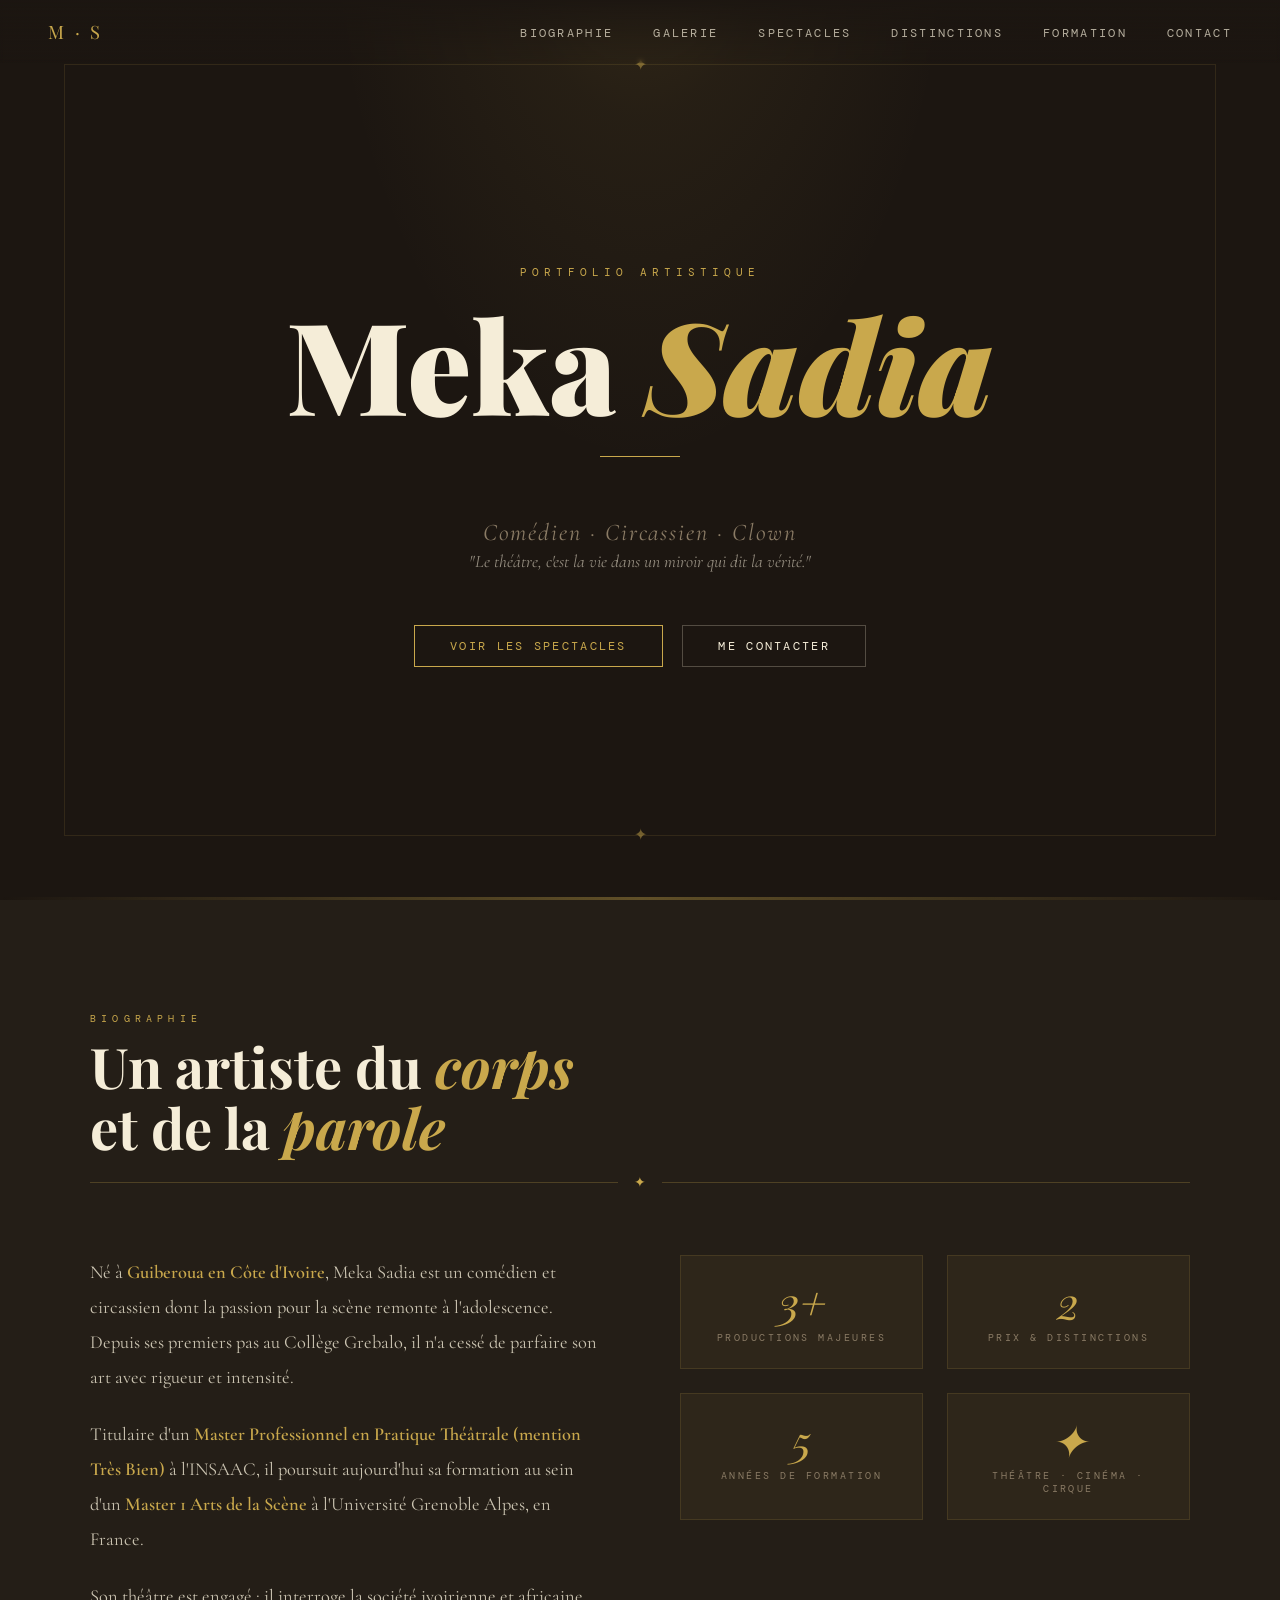
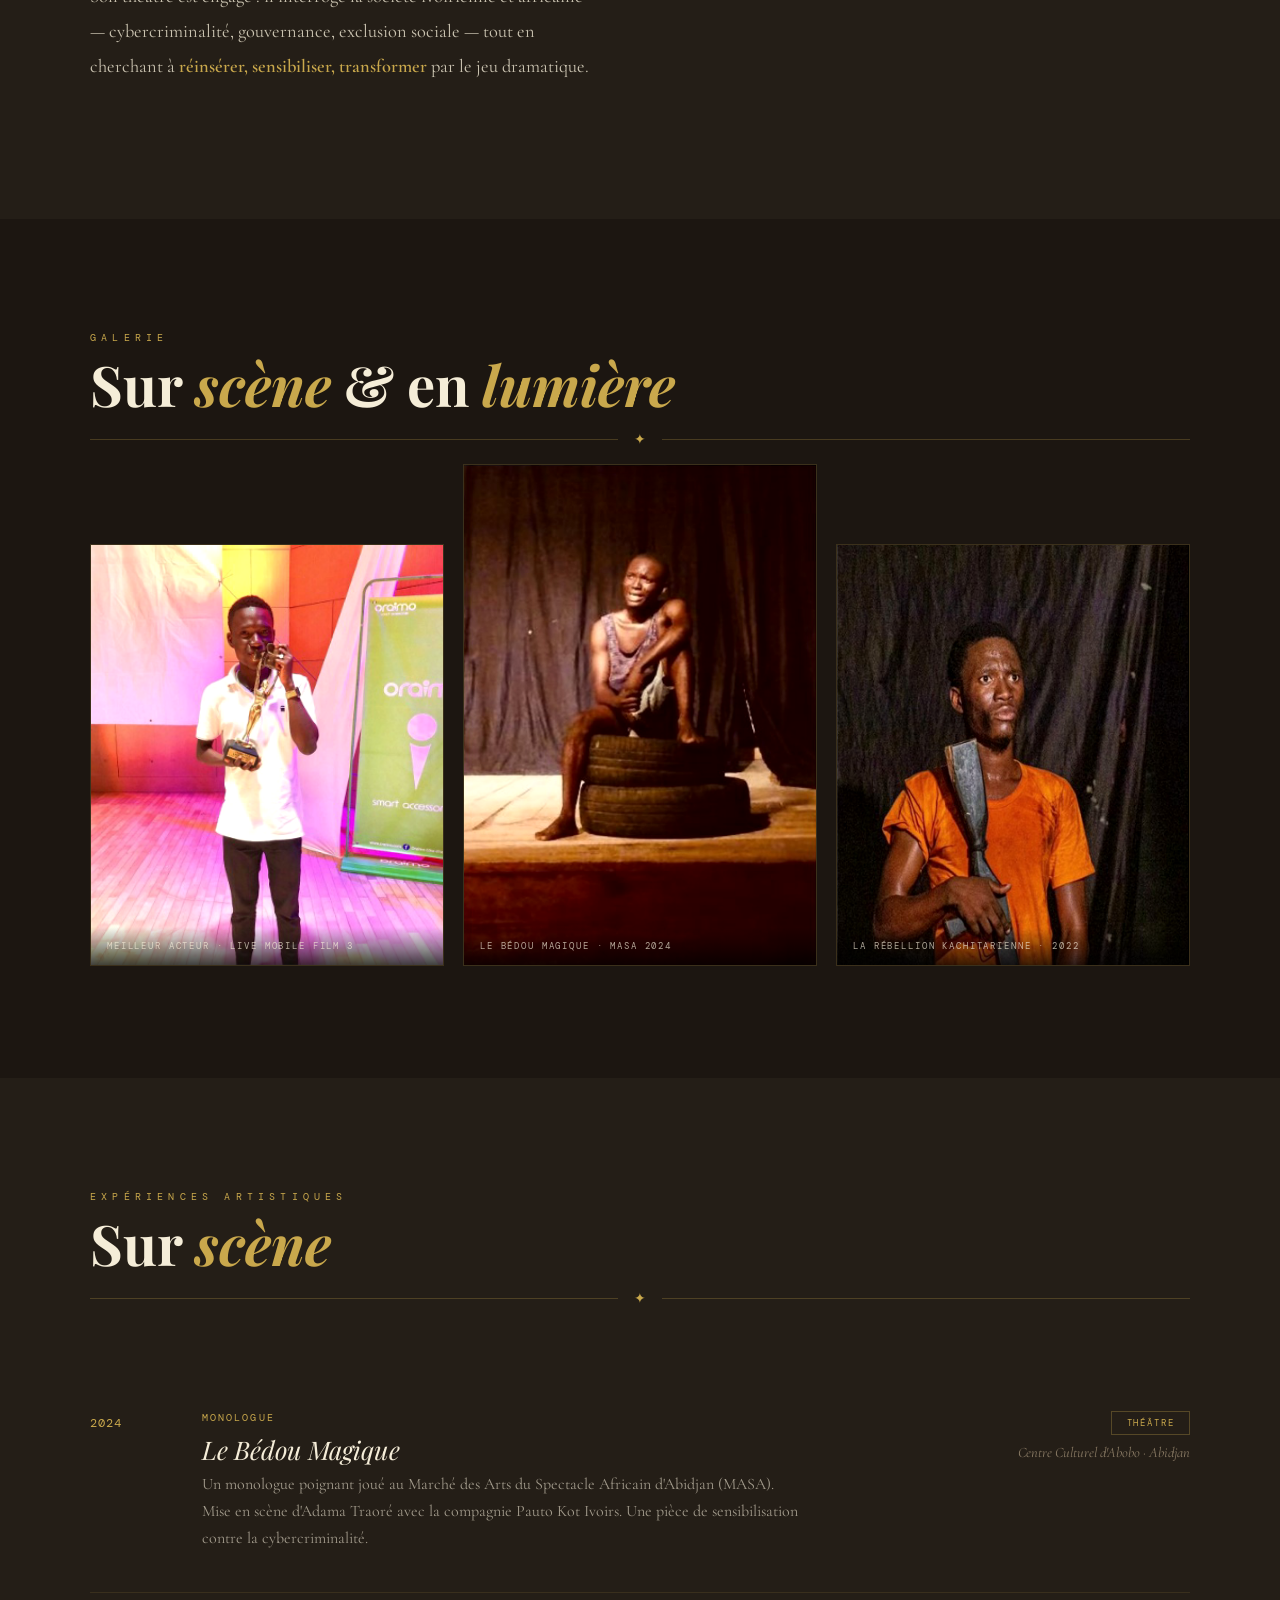
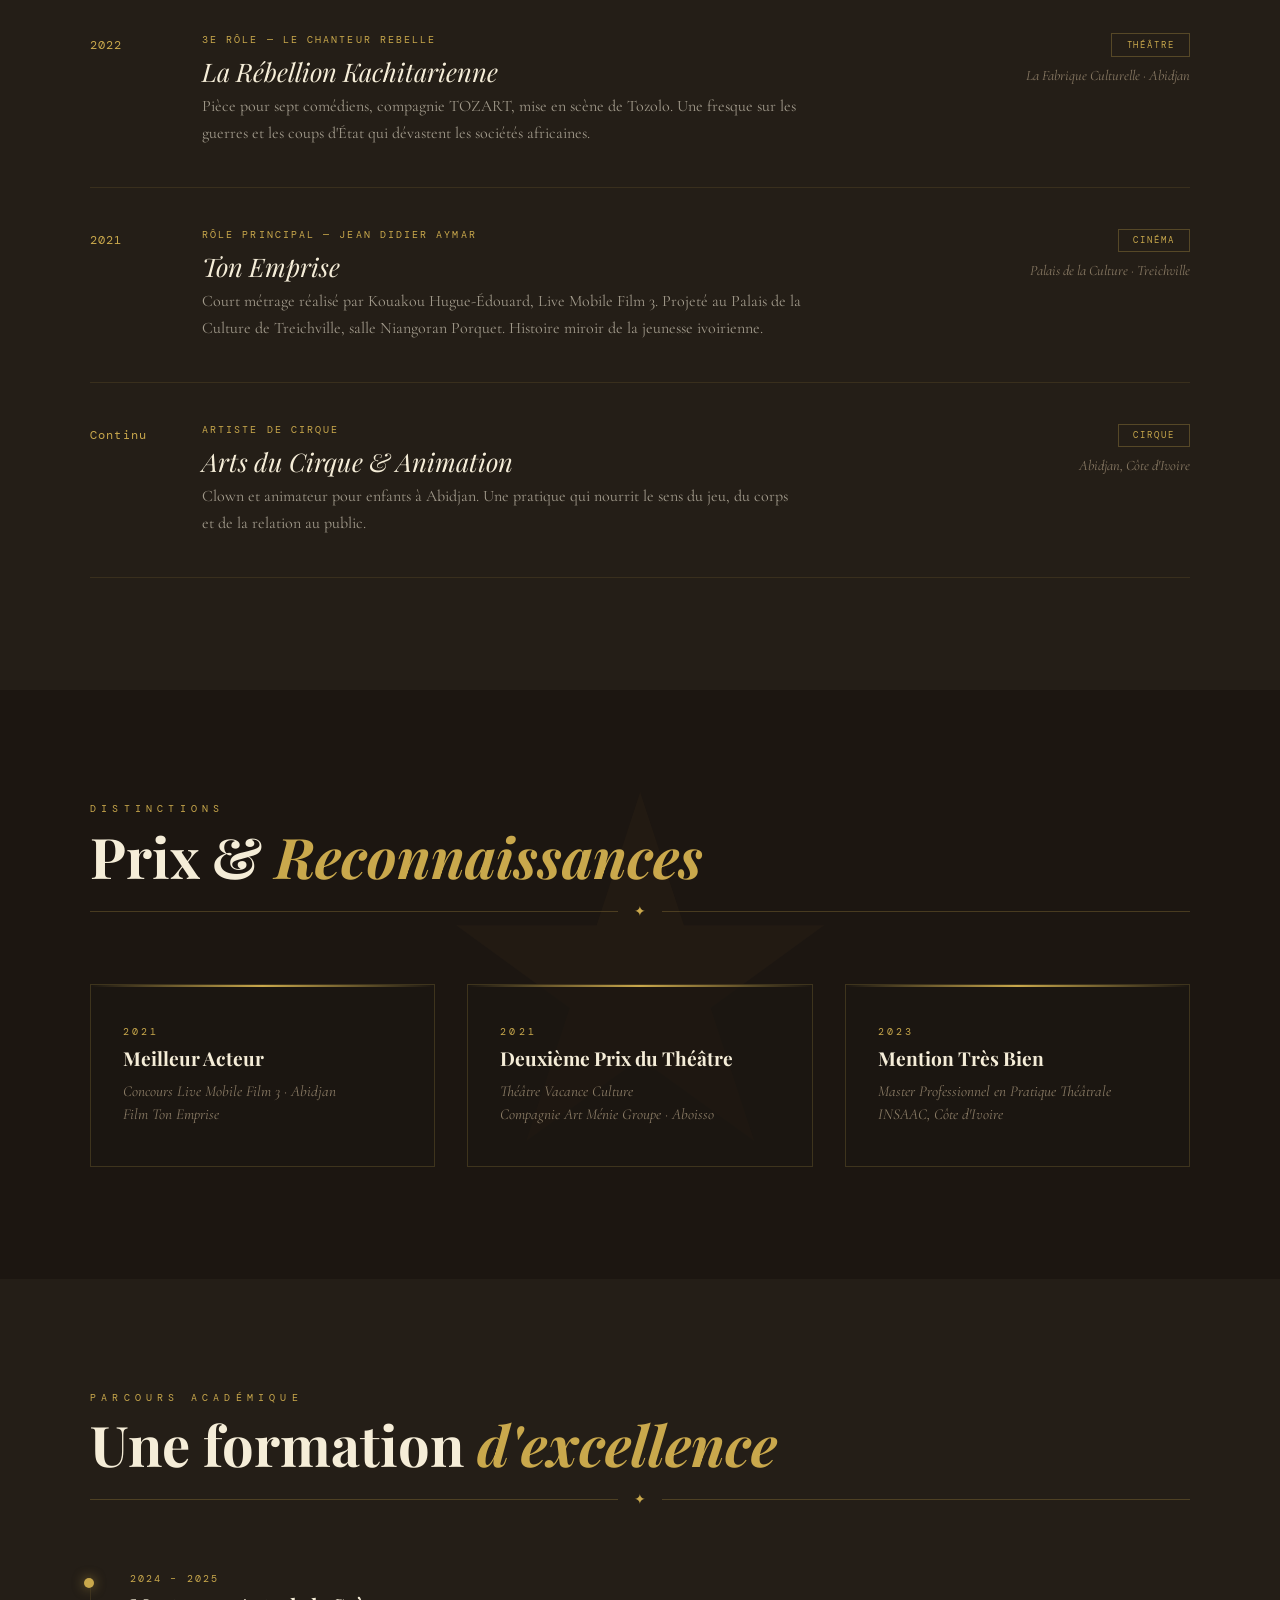
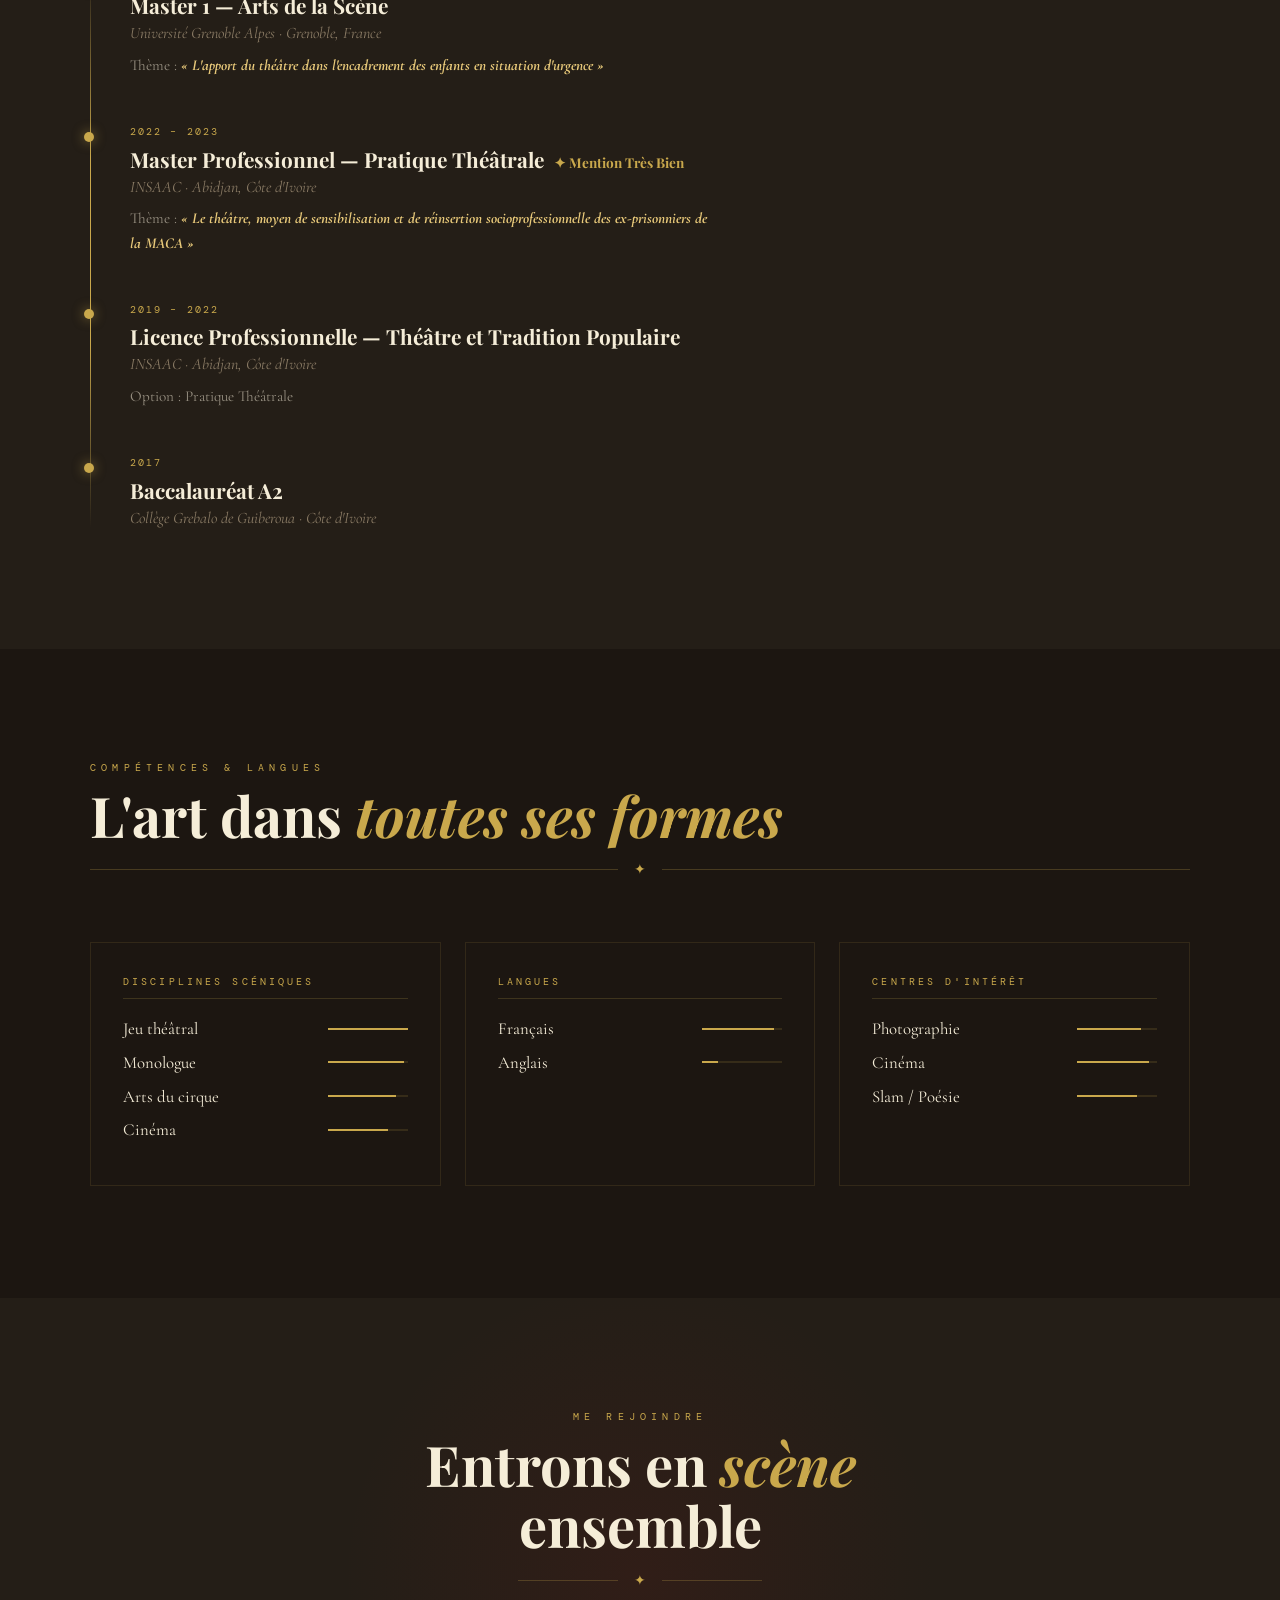
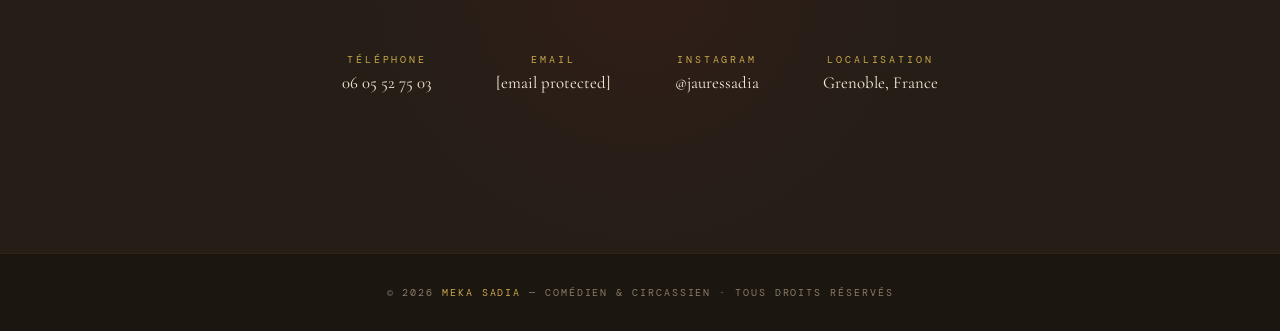
==== index.html @ 1b37273b "Update portfolio responsive mobile" ====
<!DOCTYPE html>
<html lang="fr">

<head>
  <meta charset="UTF-8" />
  <meta name="viewport" content="width=device-width, initial-scale=1.0" />
  <title>Meka Sadia — Comédien & Circassien</title>
  <link rel="preconnect" href="https://fonts.googleapis.com" />
  <link
    href="https://fonts.googleapis.com/css2?family=Playfair+Display:ital,wght@0,400;0,700;0,900;1,400;1,700&family=Cormorant+Garamond:ital,wght@0,300;0,400;0,600;1,300;1,400&family=DM+Mono:wght@300;400&display=swap"
    rel="stylesheet" />
  <link rel="stylesheet" href="style.css">
</head>

<body>
  <!-- RIDEAU -->
  <div id="curtain-wrap">
    <div class="curtain left"></div>
    <div class="curtain right"></div>
  </div>
  <div id="curtain-text">
    <h1>Meka Sadia</h1>
    <p>Comédien &amp; Circassien</p>
  </div>

  <!-- NAV -->
  <nav>
    <div class="nav-logo">M · S</div>
    <ul id="nav-menu">
      <li><a href="#about" class="nav-link">Biographie</a></li>
      <li><a href="#photos" class="nav-link">Galerie</a></li>
      <li><a href="#spectacles" class="nav-link">Spectacles</a></li>
      <li><a href="#prix" class="nav-link">Distinctions</a></li>
      <li><a href="#formation" class="nav-link">Formation</a></li>
      <li><a href="#contact" class="nav-link">Contact</a></li>
    </ul>
    <div id="hamburger" aria-label="Menu" role="button">
      <span></span><span></span><span></span>
    </div>
  </nav>

  <!-- HERO -->
  <section id="hero">
    <div class="spotlight"></div>
    <div class="hero-frame"></div>
    <p class="hero-subtitle">Portfolio Artistique</p>
    <h1 class="hero-name">Meka <em>Sadia</em></h1>
    <div class="hero-divider"></div>
    <p class="hero-role">Comédien · Circassien · Clown</p>
    <p class="hero-quote">"Le théâtre, c'est la vie dans un miroir qui dit la vérité."</p>
    <div class="hero-cta">
      <a href="#spectacles" class="btn-primary">Voir les spectacles</a>
      <a href="#contact" class="btn-ghost">Me contacter</a>
    </div>
    <div class="stage-line"></div>
  </section>

  <!-- ABOUT -->
  <section id="about">
    <div class="section-inner">
      <div class="reveal">
        <p class="section-label">Biographie</p>
        <h2 class="section-title">Un artiste du <em>corps</em><br>et de la <em>parole</em></h2>
        <div class="section-sep">
          <hr /><span>✦</span>
          <hr />
        </div>
      </div>
      <div class="about-grid">
        <div class="about-text reveal">
          <p>Né à <strong>Guiberoua en Côte d'Ivoire</strong>, Meka Sadia est un comédien et circassien dont la passion
            pour la scène remonte à l'adolescence. Depuis ses premiers pas au Collège Grebalo, il n'a cessé de parfaire
            son art avec rigueur et intensité.</p>
          <p>Titulaire d'un <strong>Master Professionnel en Pratique Théâtrale (mention Très Bien)</strong> à l'INSAAC,
            il poursuit aujourd'hui sa formation au sein d'un <strong>Master 1 Arts de la Scène</strong> à l'Université
            Grenoble Alpes, en France.</p>
          <p>Son théâtre est engagé : il interroge la société ivoirienne et africaine — cybercriminalité, gouvernance,
            exclusion sociale — tout en cherchant à <strong>réinsérer, sensibiliser, transformer</strong> par le jeu
            dramatique.</p>
        </div>
        <div class="about-stats reveal">
          <div class="stat-card">
            <div class="stat-num">3+</div>
            <div class="stat-label">Productions majeures</div>
          </div>
          <div class="stat-card">
            <div class="stat-num">2</div>
            <div class="stat-label">Prix &amp; distinctions</div>
          </div>
          <div class="stat-card">
            <div class="stat-num">5</div>
            <div class="stat-label">Années de formation</div>
          </div>
          <div class="stat-card">
            <div class="stat-num">✦</div>
            <div class="stat-label">Théâtre · Cinéma · Cirque</div>
          </div>
        </div>
      </div>
    </div>
  </section>
  <section id="photos">
    <div class="section-inner">
      <div class="reveal">
        <p class="section-label">Galerie</p>
        <h2 class="section-title">Sur <em>scène</em> &amp; en <em>lumière</em></h2>
        <div class="section-sep">
          <hr /><span>✦</span>
          <hr />
        </div>
      </div>
      <div class="gallery-grid reveal">

        <div class="gallery-item">
          <img src="photo1.jpg" alt="Meka Sadia — Prix Meilleur Acteur" />
          <div class="gallery-caption">Meilleur Acteur · Live Mobile Film 3</div>
        </div>

        <div class="gallery-item">
          <img src="photo2.jpg" alt="Meka Sadia — Le Bédou Magique" />
          <div class="gallery-caption">Le Bédou Magique · MASA 2024</div>
        </div>

        <div class="gallery-item">
          <img src="photo3.jpg" alt="Meka Sadia — La Rébellion Kachitarienne" />
          <div class="gallery-caption">La Rébellion Kachitarienne · 2022</div>
        </div>

      </div>
    </div>
  </section>

  <!-- SPECTACLES -->
  <section id="spectacles">
    <div class="section-inner">
      <div class="reveal">
        <p class="section-label">Expériences artistiques</p>
        <h2 class="section-title">Sur <em>scène</em></h2>
        <div class="section-sep">
          <hr /><span>✦</span>
          <hr />
        </div>
      </div>
      <div class="show-list">

        <div class="show-item reveal">
          <div class="show-year">2024</div>
          <div>
            <div class="show-role">Monologue</div>
            <div class="show-title">Le Bédou Magique</div>
            <p class="show-desc">Un monologue poignant joué au Marché des Arts du Spectacle Africain d'Abidjan (MASA).
              Mise en scène d'Adama Traoré avec la compagnie Pauto Kot Ivoirs. Une pièce de sensibilisation contre la
              cybercriminalité.</p>
          </div>
          <div class="show-meta">
            <div class="show-type">Théâtre</div>
            <div class="show-venue">Centre Culturel d'Abobo · Abidjan</div>
          </div>
        </div>

        <div class="show-item reveal">
          <div class="show-year">2022</div>
          <div>
            <div class="show-role">3e rôle — Le chanteur rebelle</div>
            <div class="show-title">La Rébellion Kachitarienne</div>
            <p class="show-desc">Pièce pour sept comédiens, compagnie TOZART, mise en scène de Tozolo. Une fresque sur
              les guerres et les coups d'État qui dévastent les sociétés africaines.</p>
          </div>
          <div class="show-meta">
            <div class="show-type">Théâtre</div>
            <div class="show-venue">La Fabrique Culturelle · Abidjan</div>
          </div>
        </div>

        <div class="show-item reveal">
          <div class="show-year">2021</div>
          <div>
            <div class="show-role">Rôle principal — Jean Didier Aymar</div>
            <div class="show-title">Ton Emprise</div>
            <p class="show-desc">Court métrage réalisé par Kouakou Hugue-Édouard, Live Mobile Film 3. Projeté au Palais
              de la Culture de Treichville, salle Niangoran Porquet. Histoire miroir de la jeunesse ivoirienne.</p>
          </div>
          <div class="show-meta">
            <div class="show-type">Cinéma</div>
            <div class="show-venue">Palais de la Culture · Treichville</div>
          </div>
        </div>

        <div class="show-item reveal">
          <div class="show-year">Continu</div>
          <div>
            <div class="show-role">Artiste de cirque</div>
            <div class="show-title">Arts du Cirque &amp; Animation</div>
            <p class="show-desc">Clown et animateur pour enfants à Abidjan. Une pratique qui nourrit le sens du jeu, du
              corps et de la relation au public.</p>
          </div>
          <div class="show-meta">
            <div class="show-type">Cirque</div>
            <div class="show-venue">Abidjan, Côte d'Ivoire</div>
          </div>
        </div>

      </div>
    </div>
  </section>

  <!-- PRIX -->
  <section id="prix">
    <div class="section-inner">
      <div class="reveal">
        <p class="section-label">Distinctions</p>
        <h2 class="section-title">Prix &amp; <em>Reconnaissances</em></h2>
        <div class="section-sep">
          <hr /><span>✦</span>
          <hr />
        </div>
      </div>
      <div class="prix-grid">
        <div class="prix-card reveal">
          <div class="prix-year">2021</div>
          <div class="prix-title">Meilleur Acteur</div>
          <div class="prix-event">Concours Live Mobile Film 3 · Abidjan<br>Film <em>Ton Emprise</em></div>
        </div>
        <div class="prix-card reveal">
          <div class="prix-year">2021</div>
          <div class="prix-title">Deuxième Prix du Théâtre</div>
          <div class="prix-event">Théâtre Vacance Culture<br>Compagnie Art Ménie Groupe · Aboisso</div>
        </div>
        <div class="prix-card reveal">
          <div class="prix-year">2023</div>
          <div class="prix-title">Mention Très Bien</div>
          <div class="prix-event">Master Professionnel en Pratique Théâtrale<br>INSAAC, Côte d'Ivoire</div>
        </div>
      </div>
    </div>
  </section>

  <!-- FORMATION -->
  <section id="formation">
    <div class="section-inner">
      <div class="reveal">
        <p class="section-label">Parcours académique</p>
        <h2 class="section-title">Une formation <em>d'excellence</em></h2>
        <div class="section-sep">
          <hr /><span>✦</span>
          <hr />
        </div>
      </div>
      <div class="timeline">
        <div class="timeline-item reveal">
          <div class="timeline-dot"></div>
          <div class="timeline-period">2024 – 2025</div>
          <div class="timeline-degree">Master 1 — Arts de la Scène</div>
          <div class="timeline-school">Université Grenoble Alpes · Grenoble, France</div>
          <div class="timeline-thesis">Thème : <strong>« L'apport du théâtre dans l'encadrement des enfants en situation
              d'urgence »</strong></div>
        </div>
        <div class="timeline-item reveal">
          <div class="timeline-dot"></div>
          <div class="timeline-period">2022 – 2023</div>
          <div class="timeline-degree">Master Professionnel — Pratique Théâtrale &nbsp;<span
              style="color:var(--gold);font-size:.85rem;">✦ Mention Très Bien</span></div>
          <div class="timeline-school">INSAAC · Abidjan, Côte d'Ivoire</div>
          <div class="timeline-thesis">Thème : <strong>« Le théâtre, moyen de sensibilisation et de réinsertion
              socioprofessionnelle des ex-prisonniers de la MACA »</strong></div>
        </div>
        <div class="timeline-item reveal">
          <div class="timeline-dot"></div>
          <div class="timeline-period">2019 – 2022</div>
          <div class="timeline-degree">Licence Professionnelle — Théâtre et Tradition Populaire</div>
          <div class="timeline-school">INSAAC · Abidjan, Côte d'Ivoire</div>
          <div class="timeline-thesis">Option : Pratique Théâtrale</div>
        </div>
        <div class="timeline-item reveal">
          <div class="timeline-dot"></div>
          <div class="timeline-period">2017</div>
          <div class="timeline-degree">Baccalauréat A2</div>
          <div class="timeline-school">Collège Grebalo de Guiberoua · Côte d'Ivoire</div>
        </div>
      </div>
    </div>
  </section>

  <!-- COMPÉTENCES -->
  <section id="competences">
    <div class="section-inner">
      <div class="reveal">
        <p class="section-label">Compétences &amp; Langues</p>
        <h2 class="section-title">L'art dans <em>toutes ses formes</em></h2>
        <div class="section-sep">
          <hr /><span>✦</span>
          <hr />
        </div>
      </div>
      <div class="skills-grid">
        <div class="skill-group reveal">
          <div class="skill-group-title">Disciplines scéniques</div>
          <div class="skill-item"><span class="skill-name">Jeu théâtral</span>
            <div class="skill-bar">
              <div class="skill-fill" style="width:100%"></div>
            </div>
          </div>
          <div class="skill-item"><span class="skill-name">Monologue</span>
            <div class="skill-bar">
              <div class="skill-fill" style="width:95%"></div>
            </div>
          </div>
          <div class="skill-item"><span class="skill-name">Arts du cirque</span>
            <div class="skill-bar">
              <div class="skill-fill" style="width:85%"></div>
            </div>
          </div>
          <div class="skill-item"><span class="skill-name">Cinéma</span>
            <div class="skill-bar">
              <div class="skill-fill" style="width:75%"></div>
            </div>
          </div>
        </div>
        <div class="skill-group reveal">
          <div class="skill-group-title">Langues</div>
          <div class="skill-item"><span class="skill-name">Français</span>
            <div class="skill-bar">
              <div class="skill-fill" style="width:90%"></div>
            </div>
          </div>
          <div class="skill-item"><span class="skill-name">Anglais</span>
            <div class="skill-bar">
              <div class="skill-fill" style="width:20%"></div>
            </div>
          </div>
        </div>
        <div class="skill-group reveal">
          <div class="skill-group-title">Centres d'intérêt</div>
          <div class="skill-item"><span class="skill-name">Photographie</span>
            <div class="skill-bar">
              <div class="skill-fill" style="width:80%"></div>
            </div>
          </div>
          <div class="skill-item"><span class="skill-name">Cinéma</span>
            <div class="skill-bar">
              <div class="skill-fill" style="width:90%"></div>
            </div>
          </div>
          <div class="skill-item"><span class="skill-name">Slam / Poésie</span>
            <div class="skill-bar">
              <div class="skill-fill" style="width:75%"></div>
            </div>
          </div>
        </div>
      </div>
    </div>
  </section>

  <!-- CONTACT -->
  <section id="contact">
    <div class="section-inner contact-inner">
      <div class="reveal">
        <p class="section-label">Me rejoindre</p>
        <h2 class="section-title">Entrons en <em>scène</em><br>ensemble</h2>
        <div class="section-sep" style="justify-content:center;">
          <hr style="max-width:100px" /><span>✦</span>
          <hr style="max-width:100px" />
        </div>
      </div>
      <div class="contact-info reveal">
        <div class="contact-item">
          <div class="contact-item-label">Téléphone</div>
          <a href="tel:0605527503">06 05 52 75 03</a>
        </div>
        <div class="contact-item">
          <div class="contact-item-label">Email</div>
          <a href="/cdn-cgi/l/email-protection#d5a6b8b0beb4bfb4a0a7b0a6b7b9babbb1b095b2b8b4bcb9fbb6bab8"><span
              class="__cf_email__"
              data-cfemail="ef9c828a848e858e9a9d8a9c8d8380818b8aaf88828e8683c18c8082">[email&#160;protected]</span></a>
        </div>
        <div class="contact-item">
          <div class="contact-item-label">Instagram</div>
          <a href="https://www.instagram.com/jauressadia/" target="_blank" rel="noopener noreferrer">@jauressadia</a>
        </div>
        <div class="contact-item">
          <div class="contact-item-label">Localisation</div>
          <span>Grenoble, France</span>
        </div>
      </div>
    </div>
  </section>

  <!-- FOOTER -->
  <footer>
    <p>© 2026 <span>Meka Sadia</span> — Comédien &amp; Circassien · Tous droits réservés</p>
  </footer>

  <script data-cfasync="false" src="/cdn-cgi/scripts/5c5dd728/cloudflare-static/email-decode.min.js"></script>
  <script>
    // ── HAMBURGER MENU
    var burger = document.getElementById('hamburger');
    var menu = document.getElementById('nav-menu');
    if (burger && menu) {
      burger.addEventListener('click', function () {
        burger.classList.toggle('open');
        menu.classList.toggle('open');
      });
      // Ferme le menu quand on clique sur un lien
      document.querySelectorAll('.nav-link').forEach(function (link) {
        link.addEventListener('click', function () {
          burger.classList.remove('open');
          menu.classList.remove('open');
        });
      });
    }

    // ── RIDEAU : s'ouvre immédiatement, sans attendre aucun chargement externe
    (function () {
      function openCurtain() {
        setTimeout(function () {
          var txt = document.getElementById('curtain-text');
          if (txt) txt.classList.add('hide');
          setTimeout(function () {
            document.body.classList.add('open');
            if (txt) txt.style.display = 'none';
            setTimeout(function () {
              var wrap = document.getElementById('curtain-wrap');
              if (wrap) wrap.style.display = 'none';
            }, 1800);
          }, 600);
        }, 1800);
      }
      openCurtain();
    })();

    // ── SCROLL REVEAL
    var observer = new IntersectionObserver(function (entries) {
      entries.forEach(function (e, i) {
        if (e.isIntersecting) {
          e.target.style.transitionDelay = (i % 4) * 0.1 + 's';
          e.target.classList.add('visible');
        }
      });
    }, { threshold: 0.1 });
    document.querySelectorAll('.reveal').forEach(function (r) { observer.observe(r); });
  </script>
</body>

</html>
---- style.css ----
:root {
    --gold:       #C9A84C;
    --gold-light: #E8C97A;
    --bg:         #1C1611;
    --bg-alt:     #241E17;
    --warm-white: #F5EDD8;
    --muted:      #8A7B65;
  }
  *, *::before, *::after { box-sizing: border-box; margin: 0; padding: 0; }
  html { scroll-behavior: smooth; }
  body {
    background-color: var(--bg);
    color: var(--warm-white);
    font-family: 'Cormorant Garamond', serif;
    overflow-x: hidden;
  }

  /* ── RIDEAU ── */
  #curtain-wrap {
    position: fixed; inset: 0; z-index: 1000;
    display: flex; pointer-events: none;
  }
  .curtain {
    flex: 1;
    background: linear-gradient(to bottom, #1a0505, #3d0a0a 40%, #1a0505);
    position: relative; overflow: hidden;
    transition: transform 1.6s cubic-bezier(.77,0,.18,1);
  }
  .curtain::before {
    content: ''; position: absolute; inset: 0;
    background: repeating-linear-gradient(90deg,
      rgba(0,0,0,.25) 0px, rgba(0,0,0,.25) 4px,
      transparent 4px, transparent 28px);
  }
  .curtain::after {
    content: ''; position: absolute; top:0; bottom:0; width:18px;
    background: linear-gradient(90deg, rgba(0,0,0,.5), transparent);
  }
  .curtain.left::after  { right:0; }
  .curtain.right::after { left:0; transform:scaleX(-1); }
  body.open .curtain.left  { transform: translateX(-100%); }
  body.open .curtain.right { transform: translateX(100%); }

  #curtain-text {
    position: fixed; inset: 0; z-index: 1001;
    display: flex; flex-direction: column;
    align-items: center; justify-content: center;
    pointer-events: none;
    transition: opacity .5s ease .3s;
  }
  #curtain-text.hide { opacity: 0; }
  #curtain-text h1 {
    font-family: 'Playfair Display', serif;
    font-size: clamp(2.4rem, 7vw, 5rem);
    color: var(--gold); letter-spacing: .08em; text-align: center;
    text-shadow: 0 0 60px rgba(201,168,76,.6);
    animation: flicker 3s infinite;
  }
  #curtain-text p {
    font-style: italic; color: var(--warm-white);
    font-size: 1.2rem; letter-spacing: .3em;
    margin-top: .6rem; opacity: .75;
  }
  @keyframes flicker {
    0%,95%,100% { opacity:1; }
    96% { opacity:.6; } 97.5% { opacity:1; } 98.5% { opacity:.7; }
  }

  /* ── NAV ── */
  nav {
    position: fixed; top:0; left:0; right:0; z-index:100;
    display: flex; justify-content: space-between; align-items: center;
    padding: 1.2rem 3rem;
    background: linear-gradient(to bottom, rgba(28,22,17,.95), transparent);
    -webkit-backdrop-filter: blur(2px);
    backdrop-filter: blur(2px);
  }
  .nav-logo { font-family:'Playfair Display',serif; font-size:1.15rem; color:var(--gold); letter-spacing:.15em; }
  nav ul { list-style:none; display:flex; gap:2.5rem; }
  nav a {
    color:var(--warm-white); text-decoration:none;
    font-family:'DM Mono',monospace; font-size:.72rem;
    letter-spacing:.2em; text-transform:uppercase;
    opacity:.7; transition:opacity .2s, color .2s; position:relative;
  }
  nav a::after {
    content:''; position:absolute; bottom:-3px; left:0;
    width:0; height:1px; background:var(--gold); transition:width .3s;
  }
  nav a:hover { opacity:1; color:var(--gold); }
  nav a:hover::after { width:100%; }

  /* ── HERO ── */
  #hero {
    min-height: 100vh;
    display:flex; flex-direction:column; align-items:center; justify-content:center;
    position:relative; overflow:hidden; text-align:center; padding:6rem 2rem 4rem;
  }
  .spotlight {
    position:absolute; top:-20%; left:50%; transform:translateX(-50%);
    width:700px; height:700px;
    background: radial-gradient(ellipse at top,
      rgba(201,168,76,.18) 0%, rgba(201,168,76,.06) 30%, transparent 65%);
    pointer-events:none; animation:breathe 6s ease-in-out infinite;
  }
  @keyframes breathe {
    0%,100% { opacity:.8; transform:translateX(-50%) scale(1); }
    50%      { opacity:1;  transform:translateX(-50%) scale(1.08); }
  }
  .stage-line {
    position:absolute; bottom:0; left:0; right:0; height:3px;
    background: linear-gradient(90deg, transparent, var(--gold), transparent);
    opacity:.4;
  }
  .hero-frame {
    position:absolute; inset:4rem;
    border:1px solid rgba(201,168,76,.12); pointer-events:none;
  }
  .hero-frame::before, .hero-frame::after {
    content:'✦'; position:absolute;
    color:var(--gold); font-size:1rem; opacity:.5;
  }
  .hero-frame::before { top:-.6rem; left:50%; transform:translateX(-50%); }
  .hero-frame::after  { bottom:-.6rem; left:50%; transform:translateX(-50%); }

  .hero-subtitle {
    font-family:'DM Mono',monospace; font-size:.7rem;
    letter-spacing:.45em; color:var(--gold); text-transform:uppercase;
    margin-bottom:1.5rem; opacity:0; animation:fadeUp .8s ease 2s forwards;
  }
  .hero-name {
    font-family:'Playfair Display',serif; font-size:clamp(3.5rem,10vw,8rem);
    font-weight:900; line-height:.95; color:var(--warm-white);
    opacity:0; animation:fadeUp 1s ease 2.2s forwards;
  }
  .hero-name em { color:var(--gold); font-style:italic; }
  .hero-role {
    margin-top:1.8rem; font-style:italic;
    font-size:clamp(1.1rem,2.5vw,1.5rem); color:var(--muted); letter-spacing:.08em;
    opacity:0; animation:fadeUp .8s ease 2.5s forwards;
  }
  .hero-divider {
    width:80px; height:1px; background:var(--gold); margin:2rem auto;
    opacity:0; animation:fadeUp .6s ease 2.7s forwards;
  }
  .hero-quote {
    font-style:italic; font-size:1.1rem;
    color:rgba(245,237,216,.55); max-width:480px; line-height:1.7;
    opacity:0; animation:fadeUp .8s ease 2.9s forwards;
  }
  .hero-cta {
    margin-top:3rem; display:flex; gap:1.2rem; justify-content:center; flex-wrap:wrap;
    opacity:0; animation:fadeUp .8s ease 3.1s forwards;
  }
  .btn-primary {
    padding:.8rem 2.2rem; border:1px solid var(--gold);
    color:var(--gold); text-decoration:none;
    font-family:'DM Mono',monospace; font-size:.72rem;
    letter-spacing:.2em; text-transform:uppercase;
    transition:background .3s, color .3s;
  }
  .btn-primary:hover { background:var(--gold); color:var(--bg); }
  .btn-ghost {
    padding:.8rem 2.2rem; border:1px solid rgba(245,237,216,.25);
    color:var(--warm-white); text-decoration:none;
    font-family:'DM Mono',monospace; font-size:.72rem;
    letter-spacing:.2em; text-transform:uppercase;
    transition:border-color .3s;
  }
  .btn-ghost:hover { border-color:var(--warm-white); }
  @keyframes fadeUp {
    from { opacity:0; transform:translateY(24px); }
    to   { opacity:1; transform:translateY(0); }
  }

  /* ── SECTIONS BASE ── */
  section { padding:7rem 2rem; position:relative; }
  .section-inner { max-width:1100px; margin:0 auto; }
  .section-label {
    font-family:'DM Mono',monospace; font-size:.65rem;
    letter-spacing:.5em; color:var(--gold); text-transform:uppercase; margin-bottom:.6rem;
  }
  .section-title {
    font-family:'Playfair Display',serif; font-size:clamp(2rem,5vw,3.5rem);
    font-weight:700; line-height:1.1; color:var(--warm-white); margin-bottom:1rem;
  }
  .section-title em { color:var(--gold); font-style:italic; }
  .section-sep { display:flex; align-items:center; gap:1rem; margin-bottom:4rem; }
  .section-sep span { color:var(--gold); font-size:.9rem; }
  .section-sep hr { flex:1; border:none; border-top:1px solid rgba(201,168,76,.25); }

  /* ── ABOUT ── */
  #about { background:var(--bg-alt); }
  .about-grid { display:grid; grid-template-columns:1fr 1fr; gap:5rem; align-items:start; }
  .about-text p { font-size:1.15rem; line-height:1.9; color:rgba(245,237,216,.8); margin-bottom:1.4rem; }
  .about-text p strong { color:var(--gold); font-weight:600; }
  .about-stats { display:grid; grid-template-columns:1fr 1fr; gap:1.5rem; }
  .stat-card {
    background:rgba(201,168,76,.06); border:1px solid rgba(201,168,76,.15);
    padding:1.5rem; text-align:center; transition:border-color .3s, background .3s;
  }
  .stat-card:hover { border-color:rgba(201,168,76,.4); background:rgba(201,168,76,.1); }
  .stat-num { font-family:'Playfair Display',serif; font-size:2.8rem; color:var(--gold); font-style:italic; line-height:1; }
  .stat-label { font-family:'DM Mono',monospace; font-size:.62rem; letter-spacing:.25em; color:var(--muted); text-transform:uppercase; margin-top:.4rem; }

  /* ── GALERIE ── */
  #photos { background:var(--bg); }
  .gallery-grid { display:grid; grid-template-columns:repeat(3,1fr); gap:1.2rem; align-items:end; }
  .gallery-item { overflow:hidden; position:relative; border:1px solid rgba(201,168,76,.18); }
  .gallery-item:nth-child(2) { margin-top:-3rem; }
  .gallery-item img {
    width:100%; height:420px; object-fit:cover; object-position:center top;
    display:block; filter:sepia(.08) contrast(1.05);
    transition:transform .5s ease;
  }
  .gallery-item:nth-child(2) img { height:500px; }
  .gallery-item:hover img { transform:scale(1.04); }
  .gallery-caption {
    position:absolute; bottom:0; left:0; right:0; padding:.8rem 1rem;
    background:linear-gradient(transparent, rgba(0,0,0,.75));
    font-family:'DM Mono',monospace; font-size:.58rem;
    letter-spacing:.2em; color:rgba(245,237,216,.7); text-transform:uppercase;
  }

  /* ── SPECTACLES ── */
  #spectacles { background:var(--bg-alt); }
  .show-list { display:flex; flex-direction:column; }
  .show-item {
    display:grid; grid-template-columns:80px 1fr auto;
    align-items:start; gap:2rem; padding:2.5rem 0;
    border-bottom:1px solid rgba(201,168,76,.12);
    position:relative; transition:padding-left .3s; cursor:default;
  }
  .show-item::before {
    content:''; position:absolute; left:-2rem; top:0; bottom:0; width:3px;
    background:var(--gold); transform:scaleY(0); transform-origin:top;
    transition:transform .4s ease;
  }
  .show-item:hover { padding-left:1rem; }
  .show-item:hover::before { transform:scaleY(1); }
  .show-year { font-family:'DM Mono',monospace; font-size:.72rem; color:var(--gold); letter-spacing:.1em; padding-top:.3rem; }
  .show-title { font-family:'Playfair Display',serif; font-size:1.6rem; font-style:italic; color:var(--warm-white); margin-bottom:.4rem; line-height:1.2; }
  .show-role { font-family:'DM Mono',monospace; font-size:.65rem; letter-spacing:.2em; color:var(--gold); text-transform:uppercase; margin-bottom:.6rem; }
  .show-desc { font-size:1rem; line-height:1.7; color:rgba(245,237,216,.6); max-width:600px; }
  .show-meta { text-align:right; min-width:140px; }
  .show-type {
    display:inline-block; padding:.3rem .9rem;
    border:1px solid rgba(201,168,76,.3);
    font-family:'DM Mono',monospace; font-size:.58rem;
    letter-spacing:.2em; color:var(--gold); text-transform:uppercase; margin-bottom:.6rem;
  }
  .show-venue { font-style:italic; font-size:.9rem; color:var(--muted); }

  /* ── PRIX ── */
  #prix { background:var(--bg); position:relative; overflow:hidden; }
  #prix::before {
    content:'★'; position:absolute; font-size:30rem;
    color:rgba(201,168,76,.03); top:50%; left:50%;
    transform:translate(-50%,-50%); pointer-events:none;
  }
  .prix-grid { display:grid; grid-template-columns:repeat(auto-fit,minmax(280px,1fr)); gap:2rem; }
  .prix-card {
    background:rgba(28,22,17,.6); border:1px solid rgba(201,168,76,.2);
    padding:2.5rem 2rem; position:relative;
    transition:transform .3s, border-color .3s; overflow:hidden;
  }
  .prix-card::before {
    content:''; position:absolute; top:0; left:0; right:0; height:2px;
    background:linear-gradient(90deg, transparent, var(--gold), transparent);
  }
  .prix-card:hover { transform:translateY(-5px); border-color:rgba(201,168,76,.5); }
  .prix-year { font-family:'DM Mono',monospace; font-size:.65rem; color:var(--gold); letter-spacing:.3em; margin-bottom:.5rem; }
  .prix-title { font-family:'Playfair Display',serif; font-size:1.2rem; font-weight:700; color:var(--warm-white); margin-bottom:.6rem; line-height:1.3; }
  .prix-event { font-style:italic; font-size:.95rem; color:var(--muted); line-height:1.5; }

  /* ── FORMATION ── */
  #formation { background:var(--bg-alt); }
  .timeline { position:relative; padding-left:2.5rem; }
  .timeline::before {
    content:''; position:absolute; left:0; top:0; bottom:0; width:1px;
    background:linear-gradient(to bottom, transparent, var(--gold), var(--gold), transparent);
  }
  .timeline-item { position:relative; padding-bottom:3rem; }
  .timeline-item:last-child { padding-bottom:0; }
  .timeline-dot {
    position:absolute; left:-2.85rem; top:.4rem;
    width:10px; height:10px; background:var(--gold); border-radius:50%;
    box-shadow:0 0 12px rgba(201,168,76,.6);
  }
  .timeline-period { font-family:'DM Mono',monospace; font-size:.65rem; color:var(--gold); letter-spacing:.2em; margin-bottom:.4rem; }
  .timeline-degree { font-family:'Playfair Display',serif; font-size:1.3rem; font-weight:700; color:var(--warm-white); margin-bottom:.25rem; }
  .timeline-school { font-style:italic; color:var(--muted); font-size:1rem; margin-bottom:.6rem; }
  .timeline-thesis { font-size:.95rem; color:rgba(245,237,216,.55); line-height:1.6; max-width:580px; }
  .timeline-thesis strong { color:var(--gold-light); font-style:italic; }

  /* ── COMPÉTENCES ── */
  #competences { background:var(--bg); }
  .skills-grid { display:grid; grid-template-columns:repeat(auto-fit,minmax(220px,1fr)); gap:1.5rem; }
  .skill-group { padding:2rem; border:1px solid rgba(201,168,76,.12); }
  .skill-group-title {
    font-family:'DM Mono',monospace; font-size:.65rem; letter-spacing:.3em;
    color:var(--gold); text-transform:uppercase; margin-bottom:1.2rem;
    padding-bottom:.6rem; border-bottom:1px solid rgba(201,168,76,.2);
  }
  .skill-item { display:flex; justify-content:space-between; align-items:center; margin-bottom:.8rem; }
  .skill-name { font-size:1.05rem; color:var(--warm-white); }
  .skill-bar { width:80px; height:2px; background:rgba(201,168,76,.15); position:relative; }
  .skill-fill { position:absolute; top:0; left:0; bottom:0; background:var(--gold); }

  /* ── CONTACT ── */
  #contact { background:var(--bg-alt); text-align:center; position:relative; overflow:hidden; }
  #contact::before {
    content:''; position:absolute; top:50%; left:50%;
    width:600px; height:600px;
    background:radial-gradient(circle, rgba(139,26,26,.12) 0%, transparent 70%);
    transform:translate(-50%,-50%); pointer-events:none;
  }
  .contact-inner { position:relative; }
  .contact-info { display:flex; justify-content:center; gap:4rem; flex-wrap:wrap; margin:3rem 0; }
  .contact-item a, .contact-item span { color:var(--warm-white); text-decoration:none; font-size:1.05rem; transition:color .2s; }
  .contact-item a:hover { color:var(--gold); }
  .contact-item-label { font-family:'DM Mono',monospace; font-size:.6rem; letter-spacing:.3em; color:var(--gold); text-transform:uppercase; margin-bottom:.4rem; }

  /* ── FOOTER ── */
  footer { padding:2rem; text-align:center; border-top:1px solid rgba(201,168,76,.1); background:var(--bg); }
  footer p { font-family:'DM Mono',monospace; font-size:.6rem; color:var(--muted); letter-spacing:.2em; text-transform:uppercase; }
  footer span { color:var(--gold); }

  /* ── SCROLL REVEAL ── */
  .reveal { opacity:0; transform:translateY(30px); transition:opacity .7s ease, transform .7s ease; }
  .reveal.visible { opacity:1; transform:none; }

  /* ── MOBILE ── */
  #hamburger { display:none; }

  @media (max-width:768px) {

    /* NAV hamburger */
    nav { padding:.9rem 1.2rem; }
    .nav-logo { font-size:1rem; }
    nav ul { display:none; }
    nav ul.open {
      display:flex; flex-direction:column; gap:0;
      position:fixed; top:0; left:0; right:0; bottom:0;
      background:rgba(28,22,17,.98);
      align-items:center; justify-content:center; z-index:200;
    }
    nav ul.open li { padding:1rem 0; }
    nav ul.open a { font-size:1.1rem; letter-spacing:.25em; opacity:1; }
    #hamburger {
      display:flex; flex-direction:column; gap:5px;
      cursor:pointer; z-index:300; padding:4px;
    }
    #hamburger span {
      display:block; width:24px; height:2px;
      background:var(--gold); transition:transform .3s, opacity .3s;
    }
    #hamburger.open span:nth-child(1) { transform:translateY(7px) rotate(45deg); }
    #hamburger.open span:nth-child(2) { opacity:0; }
    #hamburger.open span:nth-child(3) { transform:translateY(-7px) rotate(-45deg); }

    /* HERO */
    #hero { padding:5rem 1.2rem 3rem; min-height:100svh; }
    .hero-name { font-size:clamp(2.8rem,14vw,4.5rem); }
    .hero-role { font-size:1rem; }
    .hero-quote { font-size:.95rem; padding:0 .5rem; }
    .hero-cta { flex-direction:column; align-items:center; gap:.8rem; }
    .btn-primary, .btn-ghost { width:100%; max-width:260px; text-align:center; }
    .hero-frame { display:none; }
    .spotlight { width:320px; height:320px; }

    /* SECTIONS */
    section { padding:4rem 1.2rem; }
    .section-title { font-size:clamp(1.6rem,7vw,2.4rem); }
    .section-sep { margin-bottom:2.5rem; }

    /* ABOUT */
    .about-grid { grid-template-columns:1fr; gap:2.5rem; }
    .about-stats { grid-template-columns:1fr 1fr; gap:1rem; }
    .stat-num { font-size:2rem; }
    .about-text p { font-size:1.05rem; }

    /* GALERIE */
    .gallery-grid { grid-template-columns:1fr; gap:.8rem; }
    .gallery-item:nth-child(2) { margin-top:0; }
    .gallery-item img,
    .gallery-item:nth-child(2) img { height:260px; object-position:center top; }

    /* SPECTACLES */
    .show-item { grid-template-columns:1fr; gap:.5rem; padding:1.8rem 0; }
    .show-item::before { display:none; }
    .show-item:hover { padding-left:0; }
    .show-title { font-size:1.3rem; }
    .show-meta { text-align:left; margin-top:.3rem; }
    .show-desc { font-size:.95rem; }

    /* PRIX */
    .prix-grid { grid-template-columns:1fr; }
    .prix-card { padding:1.8rem 1.4rem; }

    /* FORMATION */
    .timeline { padding-left:1.8rem; }
    .timeline-dot { left:-2.15rem; }
    .timeline-degree { font-size:1.05rem; }
    .timeline-thesis { font-size:.9rem; }

    /* COMPÉTENCES */
    .skills-grid { grid-template-columns:1fr; }

    /* CONTACT */
    .contact-info { flex-direction:column; align-items:center; gap:1.8rem; text-align:center; }
    .section-sep[style] { justify-content:center !important; }
  }

  @media (max-width:380px) {
    .hero-name { font-size:2.6rem; }
    .about-stats { grid-template-columns:1fr; }
  }
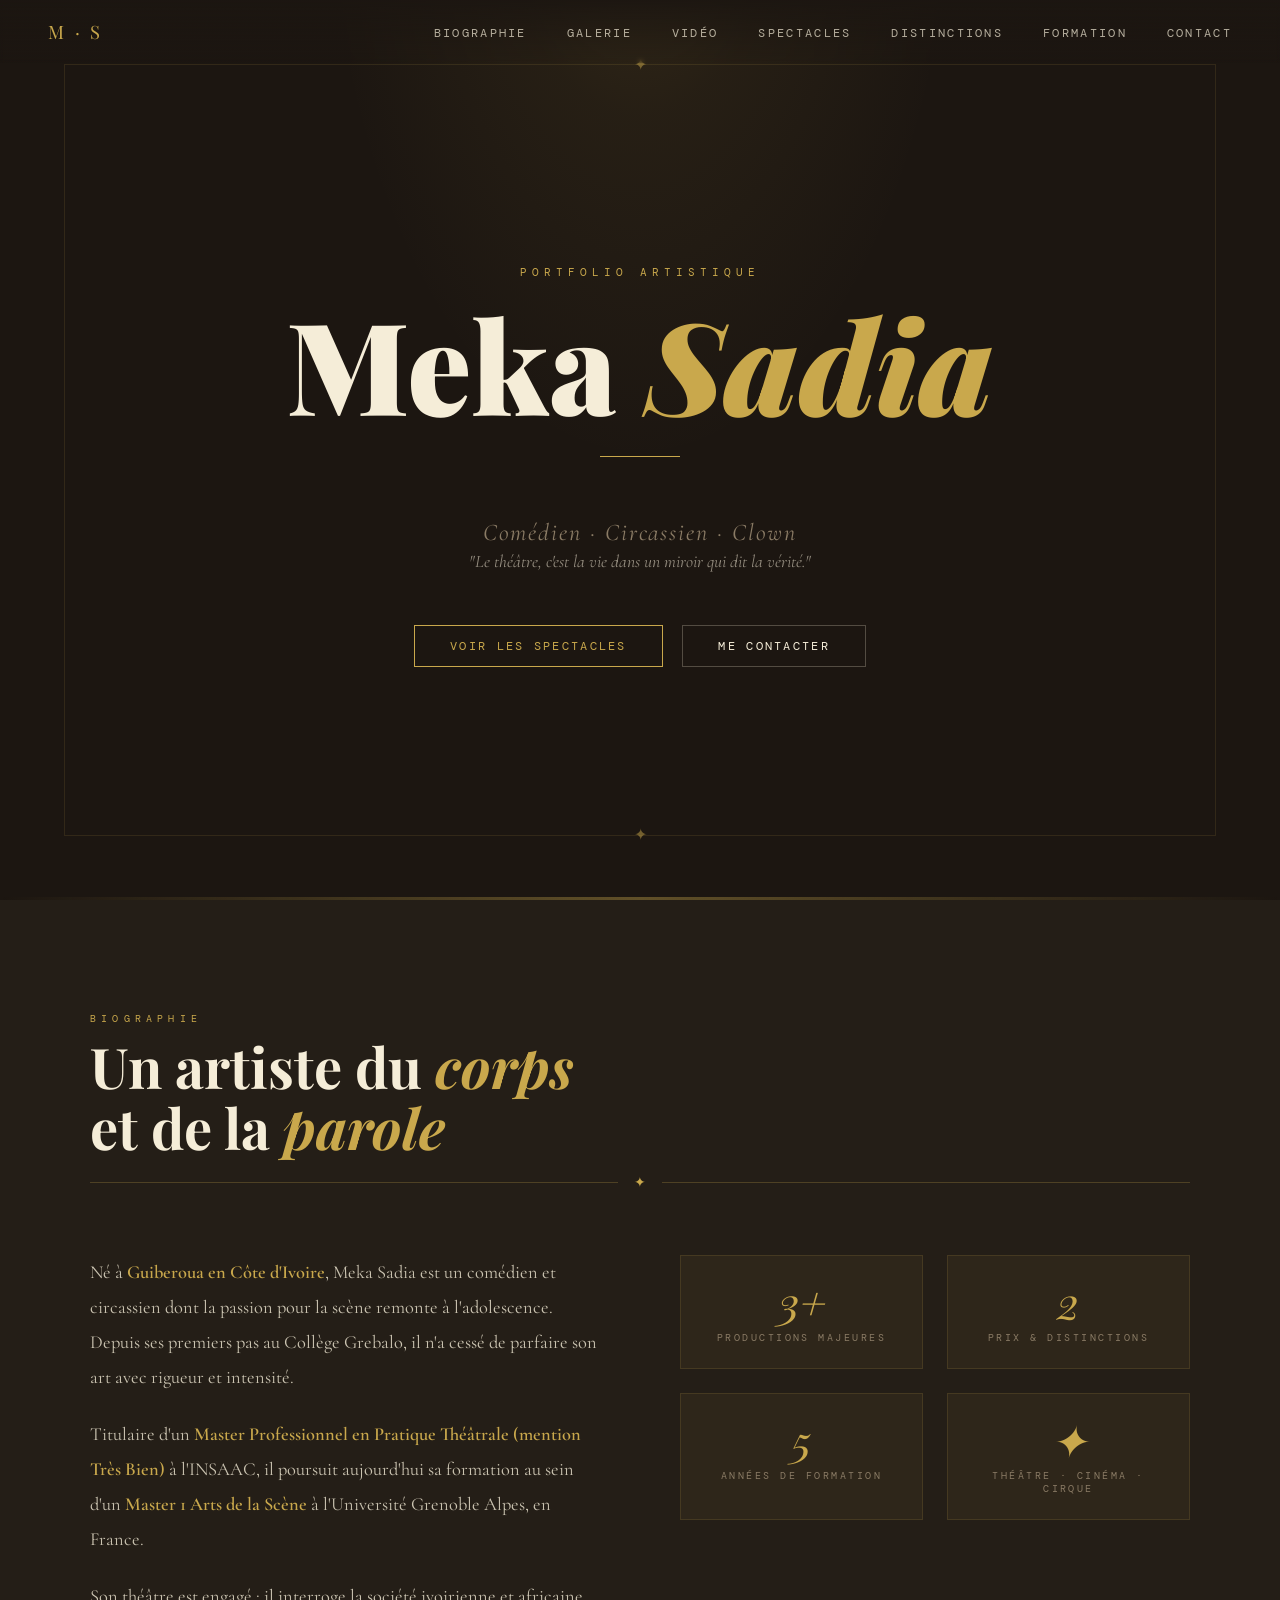
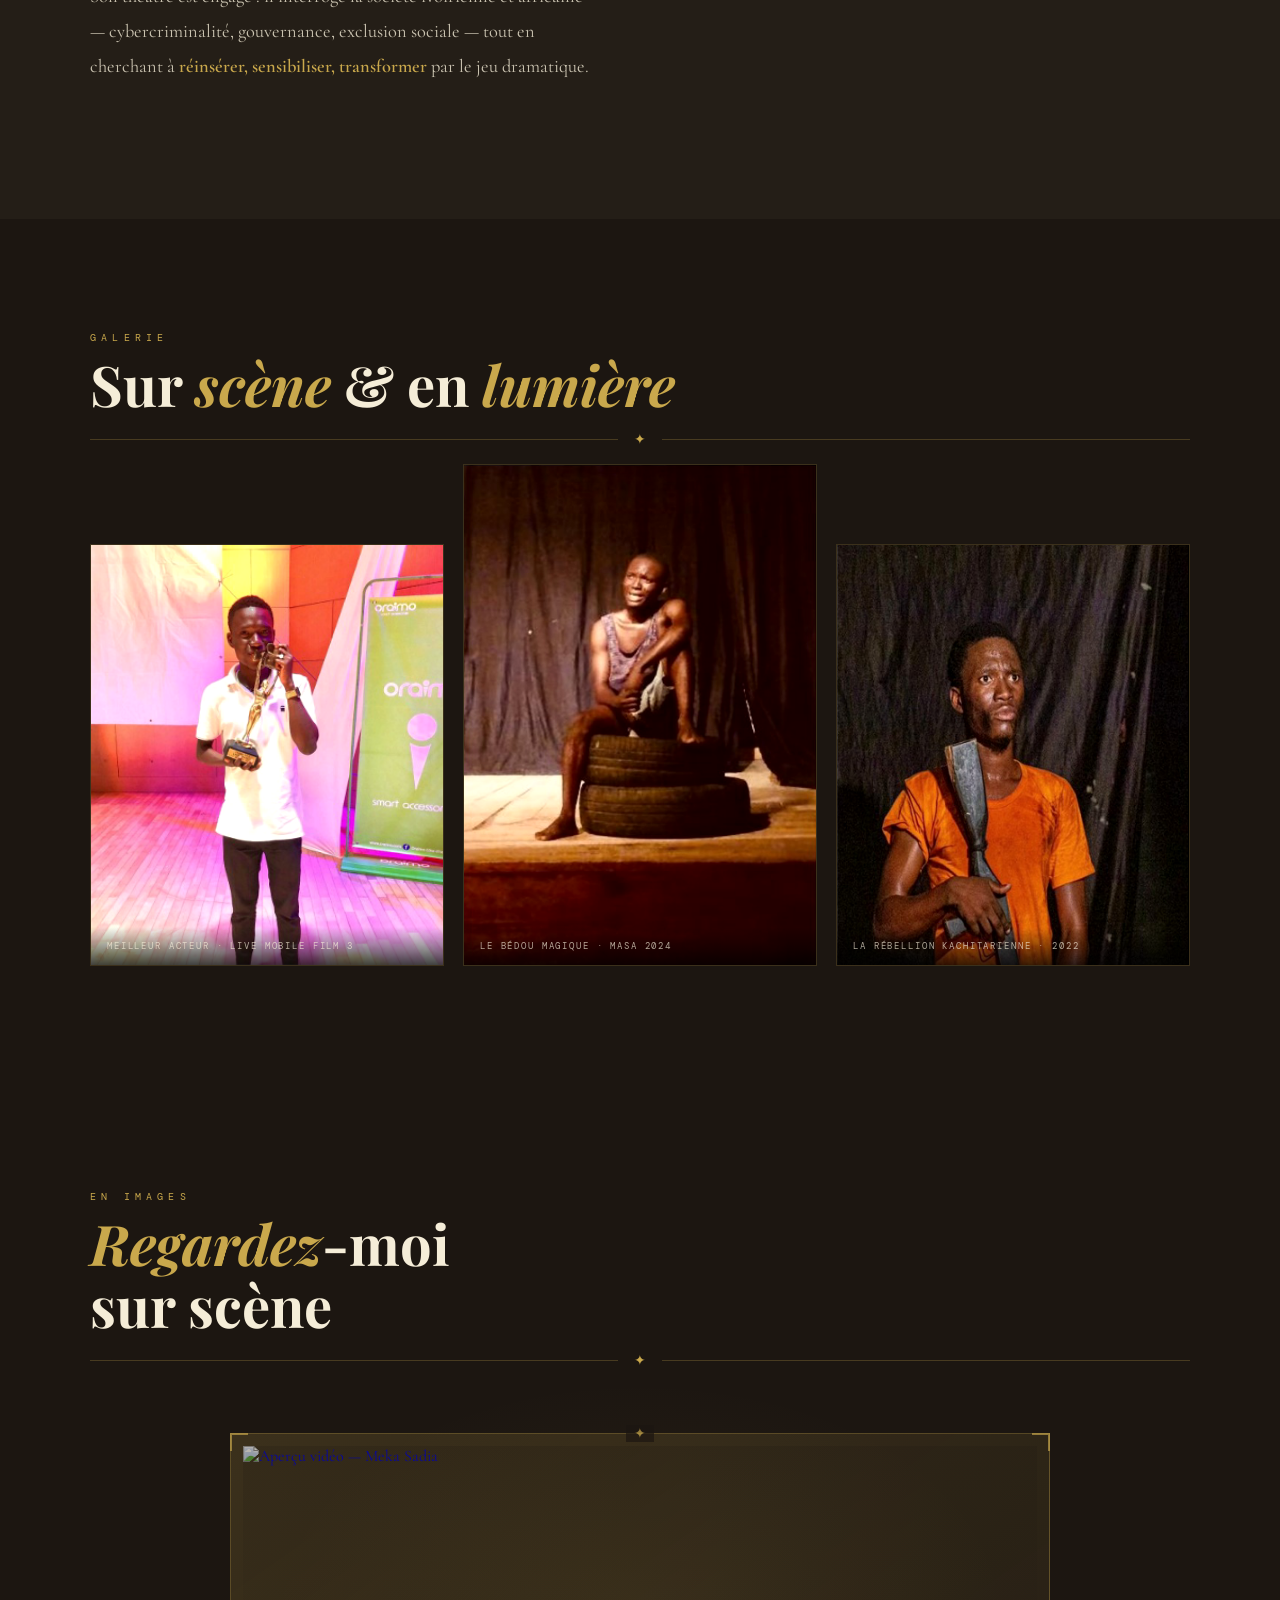
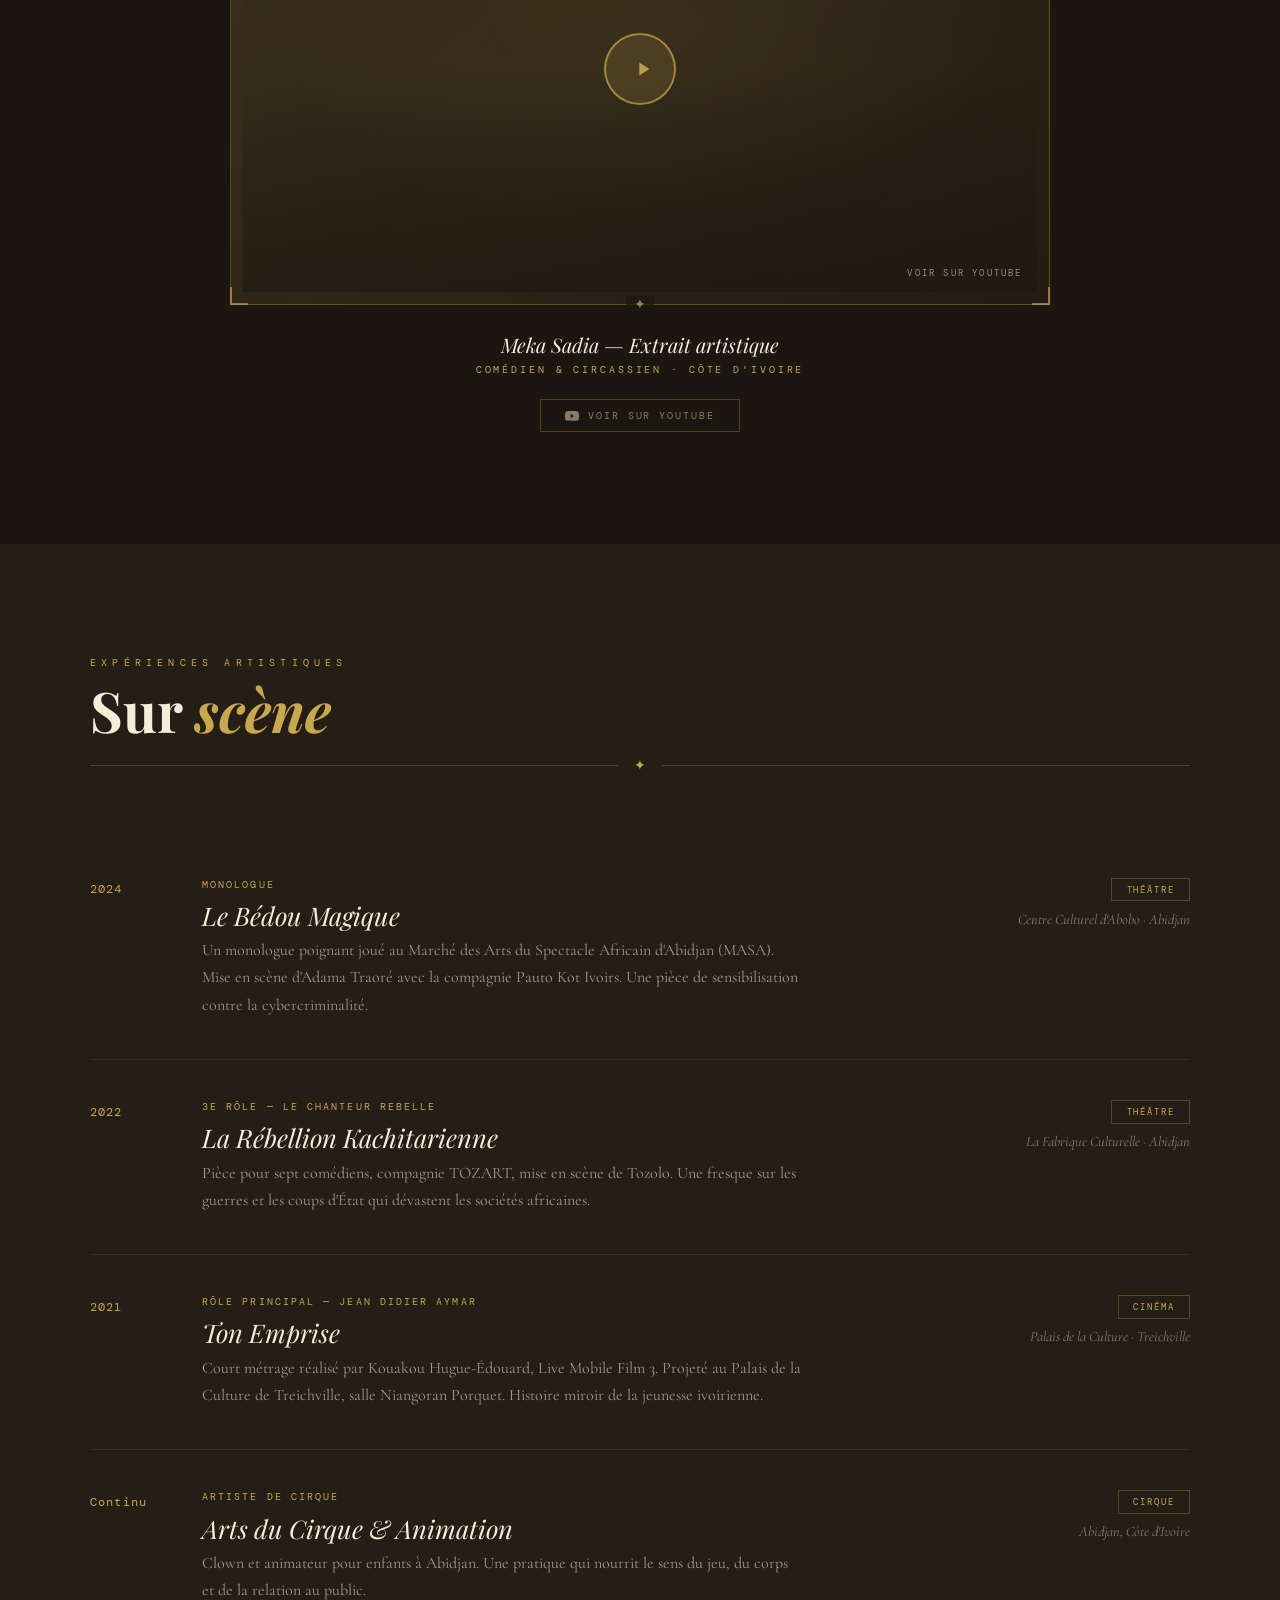
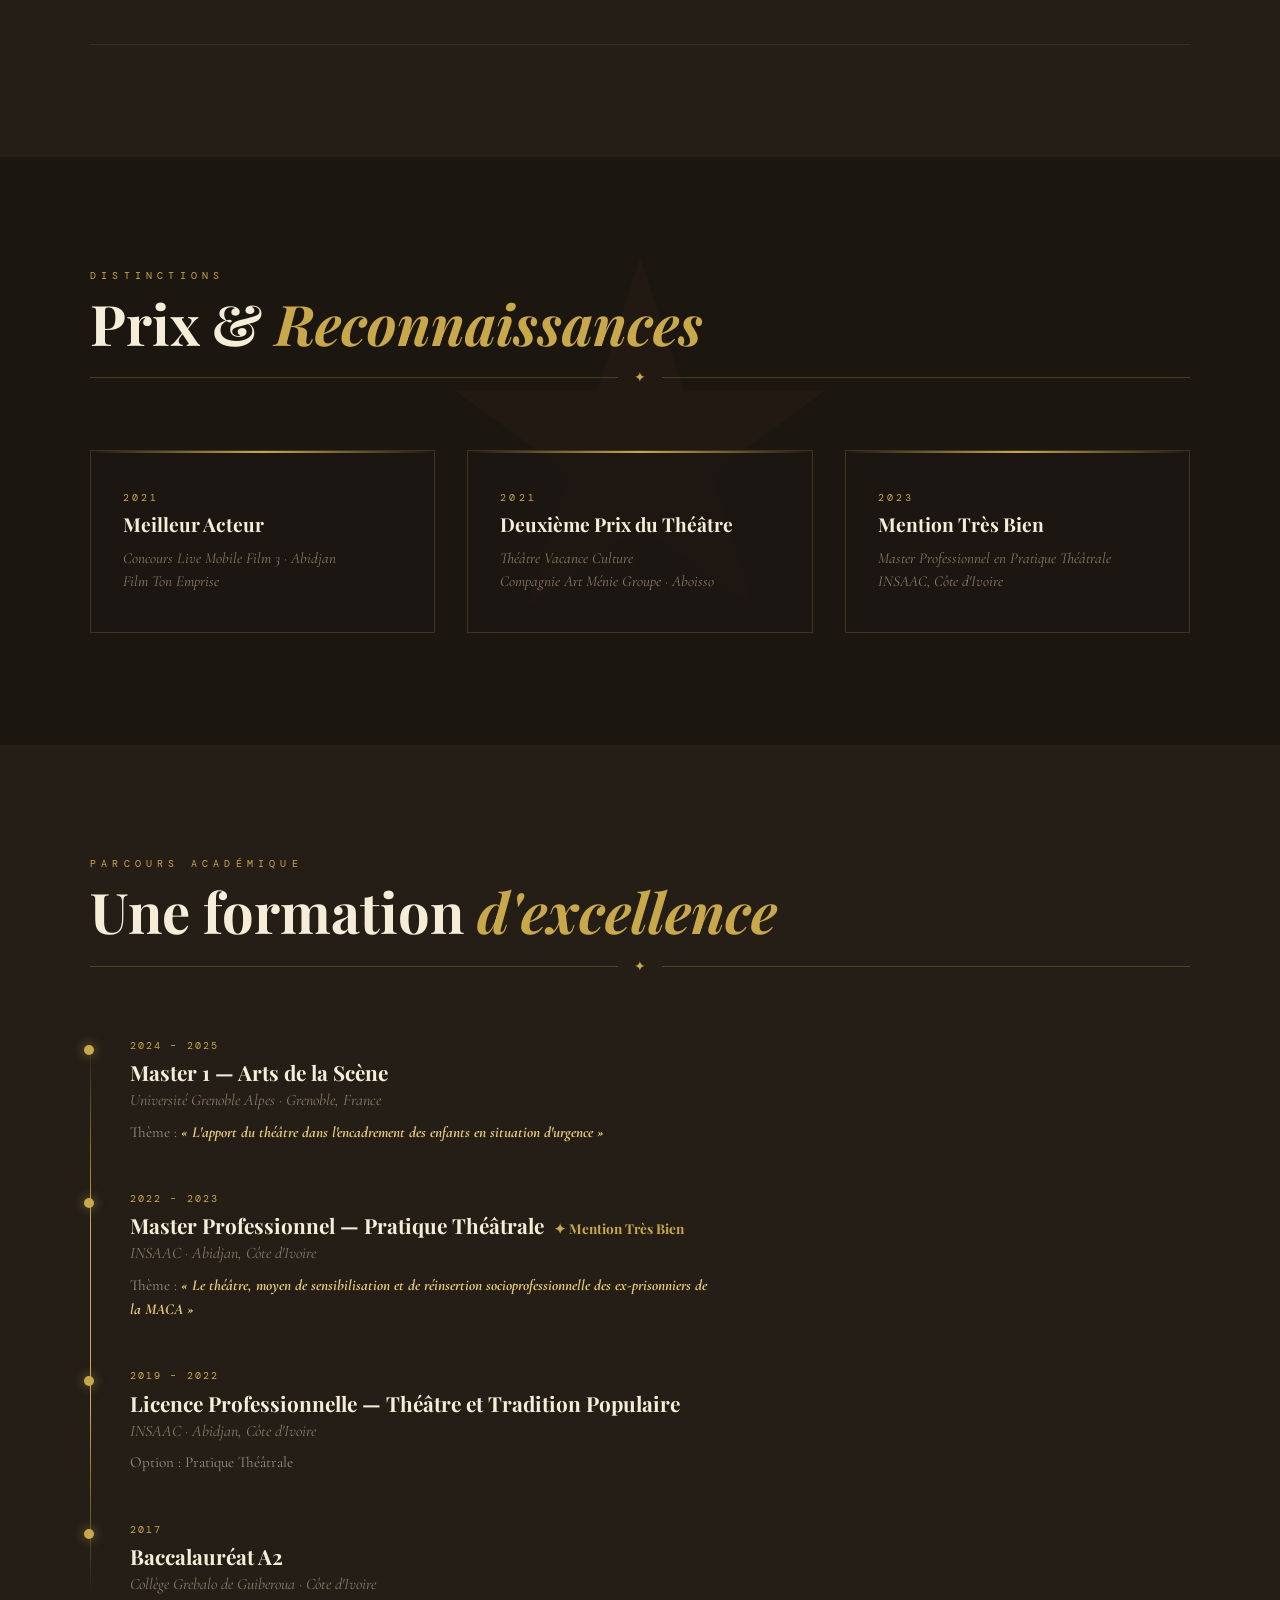
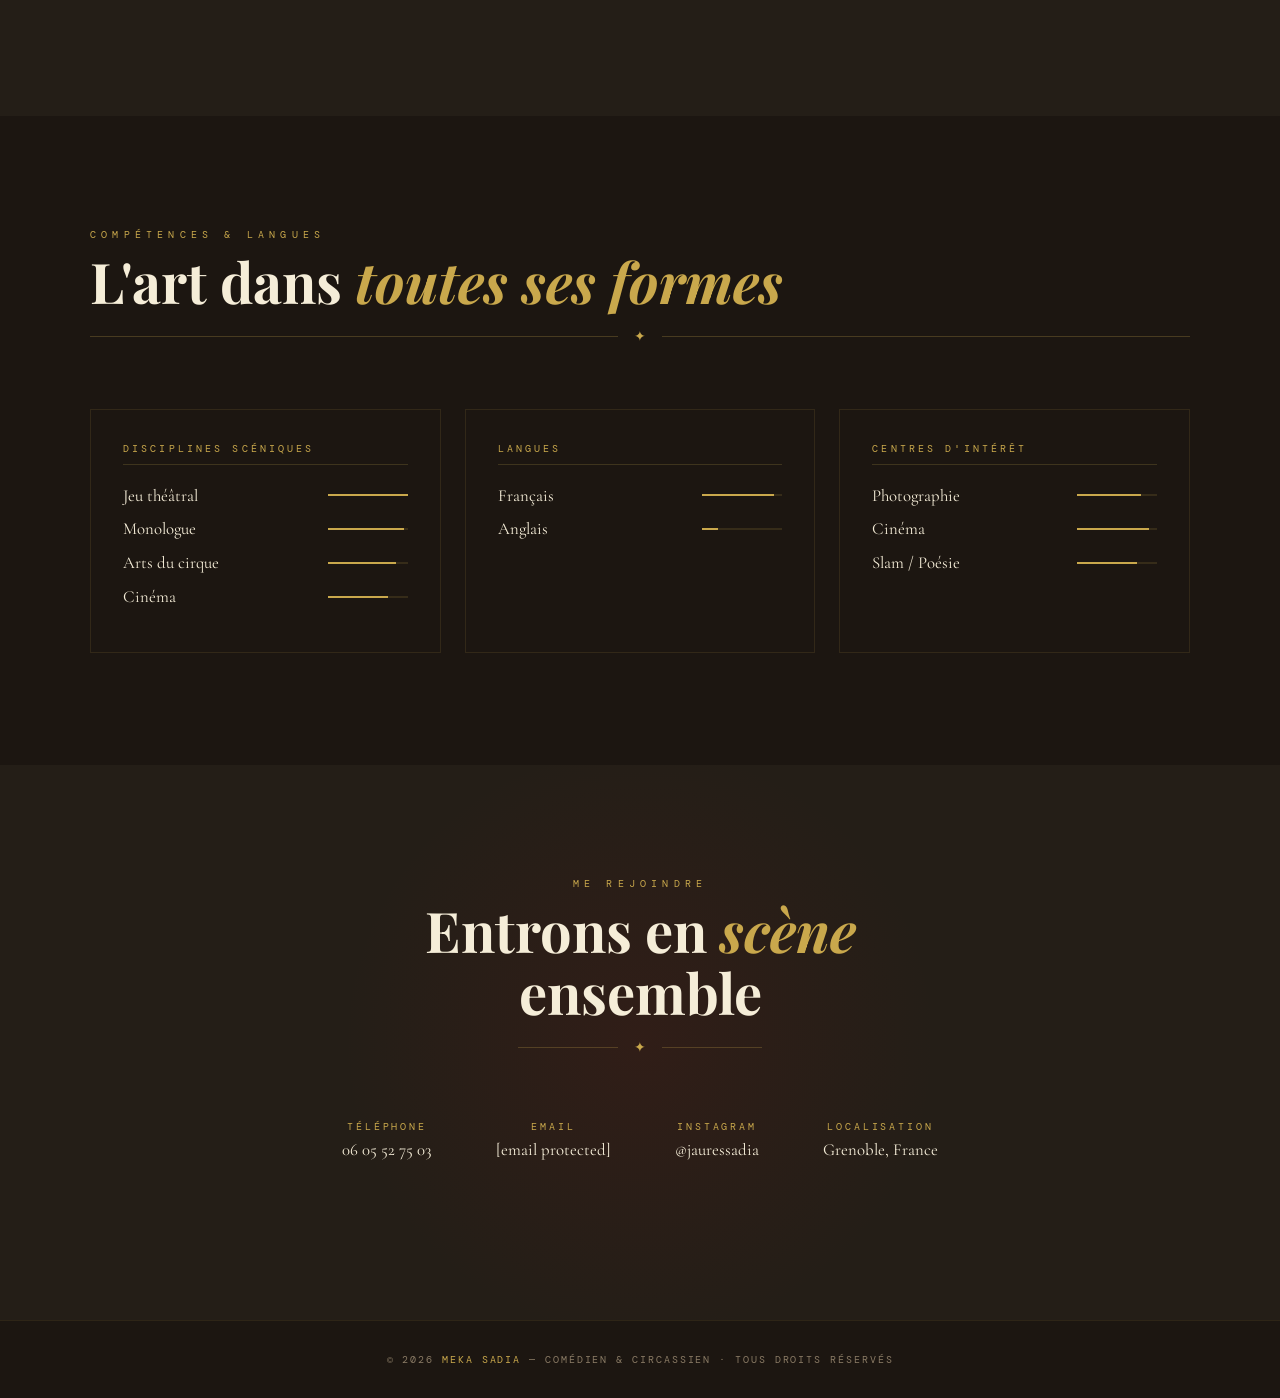
==== commit 91a21077: "Ajout section vidéo YouTube avec vignette cliquable" ====
--- a/index.html
+++ b/index.html
@@ -10,6 +10,244 @@
     href="https://fonts.googleapis.com/css2?family=Playfair+Display:ital,wght@0,400;0,700;0,900;1,400;1,700&family=Cormorant+Garamond:ital,wght@0,300;0,400;0,600;1,300;1,400&family=DM+Mono:wght@300;400&display=swap"
     rel="stylesheet" />
   <link rel="stylesheet" href="style.css">
+
+  <!-- ── STYLES SECTION VIDÉO ── -->
+  <style>
+    /* ── VIDÉO ── */
+    #video {
+      background: var(--bg);
+      position: relative;
+      overflow: hidden;
+    }
+
+    #video::before {
+      content: '';
+      position: absolute;
+      top: 50%;
+      left: 50%;
+      width: 800px;
+      height: 500px;
+      background: radial-gradient(ellipse, rgba(201, 168, 76, .07) 0%, transparent 65%);
+      transform: translate(-50%, -50%);
+      pointer-events: none;
+    }
+
+    .video-wrapper {
+      position: relative;
+      max-width: 820px;
+      margin: 0 auto;
+    }
+
+    /* Cadre décoratif autour de la vidéo */
+    .video-frame-outer {
+      position: relative;
+      padding: 12px;
+      background: linear-gradient(145deg, rgba(201, 168, 76, .18), rgba(201, 168, 76, .04));
+      border: 1px solid rgba(201, 168, 76, .3);
+    }
+
+    .video-frame-outer::before,
+    .video-frame-outer::after {
+      content: '✦';
+      position: absolute;
+      color: var(--gold);
+      font-size: .85rem;
+      opacity: .7;
+    }
+
+    .video-frame-outer::before {
+      top: -.55rem;
+      left: 50%;
+      transform: translateX(-50%);
+      background: var(--bg);
+      padding: 0 .5rem;
+    }
+
+    .video-frame-outer::after {
+      bottom: -.55rem;
+      left: 50%;
+      transform: translateX(-50%);
+      background: var(--bg);
+      padding: 0 .5rem;
+    }
+
+    /* Coins dorés */
+    .video-corner {
+      position: absolute;
+      width: 18px;
+      height: 18px;
+      border-color: var(--gold);
+      border-style: solid;
+      opacity: .65;
+      z-index: 2;
+    }
+
+    .video-corner.tl {
+      top: -1px;
+      left: -1px;
+      border-width: 2px 0 0 2px;
+    }
+
+    .video-corner.tr {
+      top: -1px;
+      right: -1px;
+      border-width: 2px 2px 0 0;
+    }
+
+    .video-corner.bl {
+      bottom: -1px;
+      left: -1px;
+      border-width: 0 0 2px 2px;
+    }
+
+    .video-corner.br {
+      bottom: -1px;
+      right: -1px;
+      border-width: 0 2px 2px 0;
+    }
+
+    /* Vignette cliquable 16/9 */
+    .video-responsive {
+      position: relative;
+      padding-bottom: 56.25%;
+      height: 0;
+      overflow: hidden;
+      cursor: pointer;
+    }
+
+    .video-thumb {
+      position: absolute;
+      inset: 0;
+      width: 100%;
+      height: 100%;
+      object-fit: cover;
+      display: block;
+      filter: brightness(.85) sepia(.1);
+      transition: filter .4s ease, transform .5s ease;
+    }
+
+    .video-responsive:hover .video-thumb {
+      filter: brightness(.7) sepia(.15);
+      transform: scale(1.02);
+    }
+
+    /* Overlay sombre dégradé */
+    .video-overlay {
+      position: absolute;
+      inset: 0;
+      background: linear-gradient(
+        to top,
+        rgba(28, 22, 17, .55) 0%,
+        transparent 50%,
+        rgba(28, 22, 17, .2) 100%
+      );
+    }
+
+    /* Bouton play */
+    .video-play-btn {
+      position: absolute;
+      top: 50%;
+      left: 50%;
+      transform: translate(-50%, -50%);
+      width: 72px;
+      height: 72px;
+      border-radius: 50%;
+      background: rgba(201, 168, 76, .15);
+      border: 2px solid rgba(201, 168, 76, .7);
+      display: flex;
+      align-items: center;
+      justify-content: center;
+      transition: background .3s, border-color .3s, transform .3s;
+      -webkit-backdrop-filter: blur(4px);
+      backdrop-filter: blur(4px);
+    }
+
+    .video-play-btn svg {
+      margin-left: 5px; /* centre optique */
+      transition: fill .3s;
+    }
+
+    .video-responsive:hover .video-play-btn {
+      background: rgba(201, 168, 76, .35);
+      border-color: var(--gold);
+      transform: translate(-50%, -50%) scale(1.1);
+    }
+
+    .video-responsive:hover .video-play-btn svg {
+      fill: #fff;
+    }
+
+    /* Étiquette "YouTube" en bas à droite */
+    .video-yt-badge {
+      position: absolute;
+      bottom: .8rem;
+      right: .9rem;
+      font-family: 'DM Mono', monospace;
+      font-size: .55rem;
+      letter-spacing: .25em;
+      color: rgba(245, 237, 216, .55);
+      text-transform: uppercase;
+    }
+
+    /* Légende sous la vidéo */
+    .video-caption {
+      margin-top: 1.6rem;
+      text-align: center;
+    }
+
+    .video-caption-title {
+      font-family: 'Playfair Display', serif;
+      font-size: 1.25rem;
+      font-style: italic;
+      color: var(--warm-white);
+      margin-bottom: .35rem;
+    }
+
+    .video-caption-sub {
+      font-family: 'DM Mono', monospace;
+      font-size: .6rem;
+      letter-spacing: .3em;
+      color: var(--gold);
+      text-transform: uppercase;
+    }
+
+    /* Lien YouTube direct */
+    .video-yt-link {
+      display: inline-flex;
+      align-items: center;
+      gap: .55rem;
+      margin-top: 1.4rem;
+      padding: .55rem 1.5rem;
+      border: 1px solid rgba(201, 168, 76, .3);
+      color: var(--muted);
+      text-decoration: none;
+      font-family: 'DM Mono', monospace;
+      font-size: .6rem;
+      letter-spacing: .2em;
+      text-transform: uppercase;
+      transition: border-color .3s, color .3s;
+    }
+
+    .video-yt-link svg {
+      flex-shrink: 0;
+      transition: fill .3s;
+    }
+
+    .video-yt-link:hover {
+      border-color: var(--gold);
+      color: var(--gold);
+    }
+
+    .video-yt-link:hover svg {
+      fill: var(--gold);
+    }
+
+    @media (max-width: 768px) {
+      .video-frame-outer {
+        padding: 8px;
+      }
+    }
+  </style>
 </head>
 
 <body>
@@ -29,6 +267,7 @@
     <ul id="nav-menu">
       <li><a href="#about" class="nav-link">Biographie</a></li>
       <li><a href="#photos" class="nav-link">Galerie</a></li>
+      <li><a href="#video" class="nav-link">Vidéo</a></li>
       <li><a href="#spectacles" class="nav-link">Spectacles</a></li>
       <li><a href="#prix" class="nav-link">Distinctions</a></li>
       <li><a href="#formation" class="nav-link">Formation</a></li>
@@ -99,6 +338,8 @@
       </div>
     </div>
   </section>
+
+  <!-- GALERIE -->
   <section id="photos">
     <div class="section-inner">
       <div class="reveal">
@@ -129,6 +370,83 @@
       </div>
     </div>
   </section>
+
+  <!-- ══════════════════════════════════════
+       SECTION VIDÉO  (nouvelle section)
+  ══════════════════════════════════════ -->
+  <section id="video">
+    <div class="section-inner">
+
+      <div class="reveal">
+        <p class="section-label">En images</p>
+        <h2 class="section-title"><em>Regardez</em>-moi<br>sur scène</h2>
+        <div class="section-sep">
+          <hr /><span>✦</span>
+          <hr />
+        </div>
+      </div>
+
+      <div class="video-wrapper reveal">
+
+        <div class="video-frame-outer">
+          <!-- Coins décoratifs -->
+          <span class="video-corner tl"></span>
+          <span class="video-corner tr"></span>
+          <span class="video-corner bl"></span>
+          <span class="video-corner br"></span>
+
+          <!-- Vignette cliquable → ouvre YouTube -->
+          <a
+            href="https://www.youtube.com/watch?v=5ZPYtLktYBg"
+            target="_blank"
+            rel="noopener noreferrer"
+            aria-label="Regarder la vidéo sur YouTube"
+          >
+            <div class="video-responsive">
+              <!-- Miniature haute résolution YouTube -->
+              <img
+                class="video-thumb"
+                src="https://img.youtube.com/vi/5ZPYtLktYBg/maxresdefault.jpg"
+                alt="Aperçu vidéo — Meka Sadia"
+                loading="lazy"
+              />
+              <div class="video-overlay"></div>
+
+              <!-- Bouton play doré -->
+              <div class="video-play-btn">
+                <svg width="22" height="22" viewBox="0 0 24 24" fill="rgba(201,168,76,.9)" xmlns="http://www.w3.org/2000/svg">
+                  <path d="M8 5v14l11-7z"/>
+                </svg>
+              </div>
+
+              <span class="video-yt-badge">Voir sur YouTube</span>
+            </div>
+          </a>
+        </div>
+
+        <!-- Légende + lien YouTube -->
+        <div class="video-caption">
+          <p class="video-caption-title">Meka Sadia — Extrait artistique</p>
+          <p class="video-caption-sub">Comédien &amp; Circassien · Côte d'Ivoire</p>
+
+          <a
+            href="https://www.youtube.com/watch?v=5ZPYtLktYBg"
+            target="_blank"
+            rel="noopener noreferrer"
+            class="video-yt-link"
+          >
+            <!-- Icône YouTube SVG minimaliste -->
+            <svg width="14" height="14" viewBox="0 0 24 24" fill="var(--muted)" xmlns="http://www.w3.org/2000/svg">
+              <path d="M23.5 6.2a3 3 0 0 0-2.1-2.1C19.5 3.6 12 3.6 12 3.6s-7.5 0-9.4.5A3 3 0 0 0 .5 6.2C0 8.1 0 12 0 12s0 3.9.5 5.8a3 3 0 0 0 2.1 2.1c1.9.5 9.4.5 9.4.5s7.5 0 9.4-.5a3 3 0 0 0 2.1-2.1C24 15.9 24 12 24 12s0-3.9-.5-5.8zM9.6 15.6V8.4l6.3 3.6-6.3 3.6z"/>
+            </svg>
+            Voir sur YouTube
+          </a>
+        </div>
+
+      </div>
+    </div>
+  </section>
+  <!-- ── FIN SECTION VIDÉO ── -->
 
   <!-- SPECTACLES -->
   <section id="spectacles">
@@ -400,7 +718,6 @@
         burger.classList.toggle('open');
         menu.classList.toggle('open');
       });
-      // Ferme le menu quand on clique sur un lien
       document.querySelectorAll('.nav-link').forEach(function (link) {
         link.addEventListener('click', function () {
           burger.classList.remove('open');
@@ -409,7 +726,7 @@
       });
     }
 
-    // ── RIDEAU : s'ouvre immédiatement, sans attendre aucun chargement externe
+    // ── RIDEAU
     (function () {
       function openCurtain() {
         setTimeout(function () {
--- a/style.css
+++ b/style.css
@@ -1,418 +1,1198 @@
 :root {
-    --gold:       #C9A84C;
+    --gold: #C9A84C;
     --gold-light: #E8C97A;
-    --bg:         #1C1611;
-    --bg-alt:     #241E17;
+    --bg: #1C1611;
+    --bg-alt: #241E17;
     --warm-white: #F5EDD8;
-    --muted:      #8A7B65;
-  }
-  *, *::before, *::after { box-sizing: border-box; margin: 0; padding: 0; }
-  html { scroll-behavior: smooth; }
-  body {
+    --muted: #8A7B65;
+}
+
+*,
+*::before,
+*::after {
+    box-sizing: border-box;
+    margin: 0;
+    padding: 0;
+}
+
+html {
+    scroll-behavior: smooth;
+}
+
+body {
     background-color: var(--bg);
     color: var(--warm-white);
     font-family: 'Cormorant Garamond', serif;
     overflow-x: hidden;
-  }
-
-  /* ── RIDEAU ── */
-  #curtain-wrap {
-    position: fixed; inset: 0; z-index: 1000;
-    display: flex; pointer-events: none;
-  }
-  .curtain {
+}
+
+/* ── RIDEAU ── */
+#curtain-wrap {
+    position: fixed;
+    inset: 0;
+    z-index: 1000;
+    display: flex;
+    pointer-events: none;
+}
+
+.curtain {
     flex: 1;
     background: linear-gradient(to bottom, #1a0505, #3d0a0a 40%, #1a0505);
-    position: relative; overflow: hidden;
-    transition: transform 1.6s cubic-bezier(.77,0,.18,1);
-  }
-  .curtain::before {
-    content: ''; position: absolute; inset: 0;
+    position: relative;
+    overflow: hidden;
+    transition: transform 1.6s cubic-bezier(.77, 0, .18, 1);
+}
+
+.curtain::before {
+    content: '';
+    position: absolute;
+    inset: 0;
     background: repeating-linear-gradient(90deg,
-      rgba(0,0,0,.25) 0px, rgba(0,0,0,.25) 4px,
-      transparent 4px, transparent 28px);
-  }
-  .curtain::after {
-    content: ''; position: absolute; top:0; bottom:0; width:18px;
-    background: linear-gradient(90deg, rgba(0,0,0,.5), transparent);
-  }
-  .curtain.left::after  { right:0; }
-  .curtain.right::after { left:0; transform:scaleX(-1); }
-  body.open .curtain.left  { transform: translateX(-100%); }
-  body.open .curtain.right { transform: translateX(100%); }
-
-  #curtain-text {
-    position: fixed; inset: 0; z-index: 1001;
-    display: flex; flex-direction: column;
-    align-items: center; justify-content: center;
+            rgba(0, 0, 0, .25) 0px, rgba(0, 0, 0, .25) 4px,
+            transparent 4px, transparent 28px);
+}
+
+.curtain::after {
+    content: '';
+    position: absolute;
+    top: 0;
+    bottom: 0;
+    width: 18px;
+    background: linear-gradient(90deg, rgba(0, 0, 0, .5), transparent);
+}
+
+.curtain.left::after {
+    right: 0;
+}
+
+.curtain.right::after {
+    left: 0;
+    transform: scaleX(-1);
+}
+
+body.open .curtain.left {
+    transform: translateX(-100%);
+}
+
+body.open .curtain.right {
+    transform: translateX(100%);
+}
+
+#curtain-text {
+    position: fixed;
+    inset: 0;
+    z-index: 1001;
+    display: flex;
+    flex-direction: column;
+    align-items: center;
+    justify-content: center;
     pointer-events: none;
     transition: opacity .5s ease .3s;
-  }
-  #curtain-text.hide { opacity: 0; }
-  #curtain-text h1 {
+}
+
+#curtain-text.hide {
+    opacity: 0;
+}
+
+#curtain-text h1 {
     font-family: 'Playfair Display', serif;
     font-size: clamp(2.4rem, 7vw, 5rem);
-    color: var(--gold); letter-spacing: .08em; text-align: center;
-    text-shadow: 0 0 60px rgba(201,168,76,.6);
+    color: var(--gold);
+    letter-spacing: .08em;
+    text-align: center;
+    text-shadow: 0 0 60px rgba(201, 168, 76, .6);
     animation: flicker 3s infinite;
-  }
-  #curtain-text p {
-    font-style: italic; color: var(--warm-white);
-    font-size: 1.2rem; letter-spacing: .3em;
-    margin-top: .6rem; opacity: .75;
-  }
-  @keyframes flicker {
-    0%,95%,100% { opacity:1; }
-    96% { opacity:.6; } 97.5% { opacity:1; } 98.5% { opacity:.7; }
-  }
-
-  /* ── NAV ── */
-  nav {
-    position: fixed; top:0; left:0; right:0; z-index:100;
-    display: flex; justify-content: space-between; align-items: center;
+}
+
+#curtain-text p {
+    font-style: italic;
+    color: var(--warm-white);
+    font-size: 1.2rem;
+    letter-spacing: .3em;
+    margin-top: .6rem;
+    opacity: .75;
+}
+
+@keyframes flicker {
+
+    0%,
+    95%,
+    100% {
+        opacity: 1;
+    }
+
+    96% {
+        opacity: .6;
+    }
+
+    97.5% {
+        opacity: 1;
+    }
+
+    98.5% {
+        opacity: .7;
+    }
+}
+
+/* ── NAV ── */
+nav {
+    position: fixed;
+    top: 0;
+    left: 0;
+    right: 0;
+    z-index: 100;
+    display: flex;
+    justify-content: space-between;
+    align-items: center;
     padding: 1.2rem 3rem;
-    background: linear-gradient(to bottom, rgba(28,22,17,.95), transparent);
+    background: linear-gradient(to bottom, rgba(28, 22, 17, .95), transparent);
     -webkit-backdrop-filter: blur(2px);
     backdrop-filter: blur(2px);
-  }
-  .nav-logo { font-family:'Playfair Display',serif; font-size:1.15rem; color:var(--gold); letter-spacing:.15em; }
-  nav ul { list-style:none; display:flex; gap:2.5rem; }
-  nav a {
-    color:var(--warm-white); text-decoration:none;
-    font-family:'DM Mono',monospace; font-size:.72rem;
-    letter-spacing:.2em; text-transform:uppercase;
-    opacity:.7; transition:opacity .2s, color .2s; position:relative;
-  }
-  nav a::after {
-    content:''; position:absolute; bottom:-3px; left:0;
-    width:0; height:1px; background:var(--gold); transition:width .3s;
-  }
-  nav a:hover { opacity:1; color:var(--gold); }
-  nav a:hover::after { width:100%; }
-
-  /* ── HERO ── */
-  #hero {
+}
+
+.nav-logo {
+    font-family: 'Playfair Display', serif;
+    font-size: 1.15rem;
+    color: var(--gold);
+    letter-spacing: .15em;
+}
+
+nav ul {
+    list-style: none;
+    display: flex;
+    gap: 2.5rem;
+}
+
+nav a {
+    color: var(--warm-white);
+    text-decoration: none;
+    font-family: 'DM Mono', monospace;
+    font-size: .72rem;
+    letter-spacing: .2em;
+    text-transform: uppercase;
+    opacity: .7;
+    transition: opacity .2s, color .2s;
+    position: relative;
+}
+
+nav a::after {
+    content: '';
+    position: absolute;
+    bottom: -3px;
+    left: 0;
+    width: 0;
+    height: 1px;
+    background: var(--gold);
+    transition: width .3s;
+}
+
+nav a:hover {
+    opacity: 1;
+    color: var(--gold);
+}
+
+nav a:hover::after {
+    width: 100%;
+}
+
+/* ── HERO ── */
+#hero {
     min-height: 100vh;
-    display:flex; flex-direction:column; align-items:center; justify-content:center;
-    position:relative; overflow:hidden; text-align:center; padding:6rem 2rem 4rem;
-  }
-  .spotlight {
-    position:absolute; top:-20%; left:50%; transform:translateX(-50%);
-    width:700px; height:700px;
+    display: flex;
+    flex-direction: column;
+    align-items: center;
+    justify-content: center;
+    position: relative;
+    overflow: hidden;
+    text-align: center;
+    padding: 6rem 2rem 4rem;
+}
+
+.spotlight {
+    position: absolute;
+    top: -20%;
+    left: 50%;
+    transform: translateX(-50%);
+    width: 700px;
+    height: 700px;
     background: radial-gradient(ellipse at top,
-      rgba(201,168,76,.18) 0%, rgba(201,168,76,.06) 30%, transparent 65%);
-    pointer-events:none; animation:breathe 6s ease-in-out infinite;
-  }
-  @keyframes breathe {
-    0%,100% { opacity:.8; transform:translateX(-50%) scale(1); }
-    50%      { opacity:1;  transform:translateX(-50%) scale(1.08); }
-  }
-  .stage-line {
-    position:absolute; bottom:0; left:0; right:0; height:3px;
+            rgba(201, 168, 76, .18) 0%, rgba(201, 168, 76, .06) 30%, transparent 65%);
+    pointer-events: none;
+    animation: breathe 6s ease-in-out infinite;
+}
+
+@keyframes breathe {
+
+    0%,
+    100% {
+        opacity: .8;
+        transform: translateX(-50%) scale(1);
+    }
+
+    50% {
+        opacity: 1;
+        transform: translateX(-50%) scale(1.08);
+    }
+}
+
+.stage-line {
+    position: absolute;
+    bottom: 0;
+    left: 0;
+    right: 0;
+    height: 3px;
     background: linear-gradient(90deg, transparent, var(--gold), transparent);
-    opacity:.4;
-  }
-  .hero-frame {
-    position:absolute; inset:4rem;
-    border:1px solid rgba(201,168,76,.12); pointer-events:none;
-  }
-  .hero-frame::before, .hero-frame::after {
-    content:'✦'; position:absolute;
-    color:var(--gold); font-size:1rem; opacity:.5;
-  }
-  .hero-frame::before { top:-.6rem; left:50%; transform:translateX(-50%); }
-  .hero-frame::after  { bottom:-.6rem; left:50%; transform:translateX(-50%); }
-
-  .hero-subtitle {
-    font-family:'DM Mono',monospace; font-size:.7rem;
-    letter-spacing:.45em; color:var(--gold); text-transform:uppercase;
-    margin-bottom:1.5rem; opacity:0; animation:fadeUp .8s ease 2s forwards;
-  }
-  .hero-name {
-    font-family:'Playfair Display',serif; font-size:clamp(3.5rem,10vw,8rem);
-    font-weight:900; line-height:.95; color:var(--warm-white);
-    opacity:0; animation:fadeUp 1s ease 2.2s forwards;
-  }
-  .hero-name em { color:var(--gold); font-style:italic; }
-  .hero-role {
-    margin-top:1.8rem; font-style:italic;
-    font-size:clamp(1.1rem,2.5vw,1.5rem); color:var(--muted); letter-spacing:.08em;
-    opacity:0; animation:fadeUp .8s ease 2.5s forwards;
-  }
-  .hero-divider {
-    width:80px; height:1px; background:var(--gold); margin:2rem auto;
-    opacity:0; animation:fadeUp .6s ease 2.7s forwards;
-  }
-  .hero-quote {
-    font-style:italic; font-size:1.1rem;
-    color:rgba(245,237,216,.55); max-width:480px; line-height:1.7;
-    opacity:0; animation:fadeUp .8s ease 2.9s forwards;
-  }
-  .hero-cta {
-    margin-top:3rem; display:flex; gap:1.2rem; justify-content:center; flex-wrap:wrap;
-    opacity:0; animation:fadeUp .8s ease 3.1s forwards;
-  }
-  .btn-primary {
-    padding:.8rem 2.2rem; border:1px solid var(--gold);
-    color:var(--gold); text-decoration:none;
-    font-family:'DM Mono',monospace; font-size:.72rem;
-    letter-spacing:.2em; text-transform:uppercase;
-    transition:background .3s, color .3s;
-  }
-  .btn-primary:hover { background:var(--gold); color:var(--bg); }
-  .btn-ghost {
-    padding:.8rem 2.2rem; border:1px solid rgba(245,237,216,.25);
-    color:var(--warm-white); text-decoration:none;
-    font-family:'DM Mono',monospace; font-size:.72rem;
-    letter-spacing:.2em; text-transform:uppercase;
-    transition:border-color .3s;
-  }
-  .btn-ghost:hover { border-color:var(--warm-white); }
-  @keyframes fadeUp {
-    from { opacity:0; transform:translateY(24px); }
-    to   { opacity:1; transform:translateY(0); }
-  }
-
-  /* ── SECTIONS BASE ── */
-  section { padding:7rem 2rem; position:relative; }
-  .section-inner { max-width:1100px; margin:0 auto; }
-  .section-label {
-    font-family:'DM Mono',monospace; font-size:.65rem;
-    letter-spacing:.5em; color:var(--gold); text-transform:uppercase; margin-bottom:.6rem;
-  }
-  .section-title {
-    font-family:'Playfair Display',serif; font-size:clamp(2rem,5vw,3.5rem);
-    font-weight:700; line-height:1.1; color:var(--warm-white); margin-bottom:1rem;
-  }
-  .section-title em { color:var(--gold); font-style:italic; }
-  .section-sep { display:flex; align-items:center; gap:1rem; margin-bottom:4rem; }
-  .section-sep span { color:var(--gold); font-size:.9rem; }
-  .section-sep hr { flex:1; border:none; border-top:1px solid rgba(201,168,76,.25); }
-
-  /* ── ABOUT ── */
-  #about { background:var(--bg-alt); }
-  .about-grid { display:grid; grid-template-columns:1fr 1fr; gap:5rem; align-items:start; }
-  .about-text p { font-size:1.15rem; line-height:1.9; color:rgba(245,237,216,.8); margin-bottom:1.4rem; }
-  .about-text p strong { color:var(--gold); font-weight:600; }
-  .about-stats { display:grid; grid-template-columns:1fr 1fr; gap:1.5rem; }
-  .stat-card {
-    background:rgba(201,168,76,.06); border:1px solid rgba(201,168,76,.15);
-    padding:1.5rem; text-align:center; transition:border-color .3s, background .3s;
-  }
-  .stat-card:hover { border-color:rgba(201,168,76,.4); background:rgba(201,168,76,.1); }
-  .stat-num { font-family:'Playfair Display',serif; font-size:2.8rem; color:var(--gold); font-style:italic; line-height:1; }
-  .stat-label { font-family:'DM Mono',monospace; font-size:.62rem; letter-spacing:.25em; color:var(--muted); text-transform:uppercase; margin-top:.4rem; }
-
-  /* ── GALERIE ── */
-  #photos { background:var(--bg); }
-  .gallery-grid { display:grid; grid-template-columns:repeat(3,1fr); gap:1.2rem; align-items:end; }
-  .gallery-item { overflow:hidden; position:relative; border:1px solid rgba(201,168,76,.18); }
-  .gallery-item:nth-child(2) { margin-top:-3rem; }
-  .gallery-item img {
-    width:100%; height:420px; object-fit:cover; object-position:center top;
-    display:block; filter:sepia(.08) contrast(1.05);
-    transition:transform .5s ease;
-  }
-  .gallery-item:nth-child(2) img { height:500px; }
-  .gallery-item:hover img { transform:scale(1.04); }
-  .gallery-caption {
-    position:absolute; bottom:0; left:0; right:0; padding:.8rem 1rem;
-    background:linear-gradient(transparent, rgba(0,0,0,.75));
-    font-family:'DM Mono',monospace; font-size:.58rem;
-    letter-spacing:.2em; color:rgba(245,237,216,.7); text-transform:uppercase;
-  }
-
-  /* ── SPECTACLES ── */
-  #spectacles { background:var(--bg-alt); }
-  .show-list { display:flex; flex-direction:column; }
-  .show-item {
-    display:grid; grid-template-columns:80px 1fr auto;
-    align-items:start; gap:2rem; padding:2.5rem 0;
-    border-bottom:1px solid rgba(201,168,76,.12);
-    position:relative; transition:padding-left .3s; cursor:default;
-  }
-  .show-item::before {
-    content:''; position:absolute; left:-2rem; top:0; bottom:0; width:3px;
-    background:var(--gold); transform:scaleY(0); transform-origin:top;
-    transition:transform .4s ease;
-  }
-  .show-item:hover { padding-left:1rem; }
-  .show-item:hover::before { transform:scaleY(1); }
-  .show-year { font-family:'DM Mono',monospace; font-size:.72rem; color:var(--gold); letter-spacing:.1em; padding-top:.3rem; }
-  .show-title { font-family:'Playfair Display',serif; font-size:1.6rem; font-style:italic; color:var(--warm-white); margin-bottom:.4rem; line-height:1.2; }
-  .show-role { font-family:'DM Mono',monospace; font-size:.65rem; letter-spacing:.2em; color:var(--gold); text-transform:uppercase; margin-bottom:.6rem; }
-  .show-desc { font-size:1rem; line-height:1.7; color:rgba(245,237,216,.6); max-width:600px; }
-  .show-meta { text-align:right; min-width:140px; }
-  .show-type {
-    display:inline-block; padding:.3rem .9rem;
-    border:1px solid rgba(201,168,76,.3);
-    font-family:'DM Mono',monospace; font-size:.58rem;
-    letter-spacing:.2em; color:var(--gold); text-transform:uppercase; margin-bottom:.6rem;
-  }
-  .show-venue { font-style:italic; font-size:.9rem; color:var(--muted); }
-
-  /* ── PRIX ── */
-  #prix { background:var(--bg); position:relative; overflow:hidden; }
-  #prix::before {
-    content:'★'; position:absolute; font-size:30rem;
-    color:rgba(201,168,76,.03); top:50%; left:50%;
-    transform:translate(-50%,-50%); pointer-events:none;
-  }
-  .prix-grid { display:grid; grid-template-columns:repeat(auto-fit,minmax(280px,1fr)); gap:2rem; }
-  .prix-card {
-    background:rgba(28,22,17,.6); border:1px solid rgba(201,168,76,.2);
-    padding:2.5rem 2rem; position:relative;
-    transition:transform .3s, border-color .3s; overflow:hidden;
-  }
-  .prix-card::before {
-    content:''; position:absolute; top:0; left:0; right:0; height:2px;
-    background:linear-gradient(90deg, transparent, var(--gold), transparent);
-  }
-  .prix-card:hover { transform:translateY(-5px); border-color:rgba(201,168,76,.5); }
-  .prix-year { font-family:'DM Mono',monospace; font-size:.65rem; color:var(--gold); letter-spacing:.3em; margin-bottom:.5rem; }
-  .prix-title { font-family:'Playfair Display',serif; font-size:1.2rem; font-weight:700; color:var(--warm-white); margin-bottom:.6rem; line-height:1.3; }
-  .prix-event { font-style:italic; font-size:.95rem; color:var(--muted); line-height:1.5; }
-
-  /* ── FORMATION ── */
-  #formation { background:var(--bg-alt); }
-  .timeline { position:relative; padding-left:2.5rem; }
-  .timeline::before {
-    content:''; position:absolute; left:0; top:0; bottom:0; width:1px;
-    background:linear-gradient(to bottom, transparent, var(--gold), var(--gold), transparent);
-  }
-  .timeline-item { position:relative; padding-bottom:3rem; }
-  .timeline-item:last-child { padding-bottom:0; }
-  .timeline-dot {
-    position:absolute; left:-2.85rem; top:.4rem;
-    width:10px; height:10px; background:var(--gold); border-radius:50%;
-    box-shadow:0 0 12px rgba(201,168,76,.6);
-  }
-  .timeline-period { font-family:'DM Mono',monospace; font-size:.65rem; color:var(--gold); letter-spacing:.2em; margin-bottom:.4rem; }
-  .timeline-degree { font-family:'Playfair Display',serif; font-size:1.3rem; font-weight:700; color:var(--warm-white); margin-bottom:.25rem; }
-  .timeline-school { font-style:italic; color:var(--muted); font-size:1rem; margin-bottom:.6rem; }
-  .timeline-thesis { font-size:.95rem; color:rgba(245,237,216,.55); line-height:1.6; max-width:580px; }
-  .timeline-thesis strong { color:var(--gold-light); font-style:italic; }
-
-  /* ── COMPÉTENCES ── */
-  #competences { background:var(--bg); }
-  .skills-grid { display:grid; grid-template-columns:repeat(auto-fit,minmax(220px,1fr)); gap:1.5rem; }
-  .skill-group { padding:2rem; border:1px solid rgba(201,168,76,.12); }
-  .skill-group-title {
-    font-family:'DM Mono',monospace; font-size:.65rem; letter-spacing:.3em;
-    color:var(--gold); text-transform:uppercase; margin-bottom:1.2rem;
-    padding-bottom:.6rem; border-bottom:1px solid rgba(201,168,76,.2);
-  }
-  .skill-item { display:flex; justify-content:space-between; align-items:center; margin-bottom:.8rem; }
-  .skill-name { font-size:1.05rem; color:var(--warm-white); }
-  .skill-bar { width:80px; height:2px; background:rgba(201,168,76,.15); position:relative; }
-  .skill-fill { position:absolute; top:0; left:0; bottom:0; background:var(--gold); }
-
-  /* ── CONTACT ── */
-  #contact { background:var(--bg-alt); text-align:center; position:relative; overflow:hidden; }
-  #contact::before {
-    content:''; position:absolute; top:50%; left:50%;
-    width:600px; height:600px;
-    background:radial-gradient(circle, rgba(139,26,26,.12) 0%, transparent 70%);
-    transform:translate(-50%,-50%); pointer-events:none;
-  }
-  .contact-inner { position:relative; }
-  .contact-info { display:flex; justify-content:center; gap:4rem; flex-wrap:wrap; margin:3rem 0; }
-  .contact-item a, .contact-item span { color:var(--warm-white); text-decoration:none; font-size:1.05rem; transition:color .2s; }
-  .contact-item a:hover { color:var(--gold); }
-  .contact-item-label { font-family:'DM Mono',monospace; font-size:.6rem; letter-spacing:.3em; color:var(--gold); text-transform:uppercase; margin-bottom:.4rem; }
-
-  /* ── FOOTER ── */
-  footer { padding:2rem; text-align:center; border-top:1px solid rgba(201,168,76,.1); background:var(--bg); }
-  footer p { font-family:'DM Mono',monospace; font-size:.6rem; color:var(--muted); letter-spacing:.2em; text-transform:uppercase; }
-  footer span { color:var(--gold); }
-
-  /* ── SCROLL REVEAL ── */
-  .reveal { opacity:0; transform:translateY(30px); transition:opacity .7s ease, transform .7s ease; }
-  .reveal.visible { opacity:1; transform:none; }
-
-  /* ── MOBILE ── */
-  #hamburger { display:none; }
-
-  @media (max-width:768px) {
+    opacity: .4;
+}
+
+.hero-frame {
+    position: absolute;
+    inset: 4rem;
+    border: 1px solid rgba(201, 168, 76, .12);
+    pointer-events: none;
+}
+
+.hero-frame::before,
+.hero-frame::after {
+    content: '✦';
+    position: absolute;
+    color: var(--gold);
+    font-size: 1rem;
+    opacity: .5;
+}
+
+.hero-frame::before {
+    top: -.6rem;
+    left: 50%;
+    transform: translateX(-50%);
+}
+
+.hero-frame::after {
+    bottom: -.6rem;
+    left: 50%;
+    transform: translateX(-50%);
+}
+
+.hero-subtitle {
+    font-family: 'DM Mono', monospace;
+    font-size: .7rem;
+    letter-spacing: .45em;
+    color: var(--gold);
+    text-transform: uppercase;
+    margin-bottom: 1.5rem;
+    opacity: 0;
+    animation: fadeUp .8s ease 2s forwards;
+}
+
+.hero-name {
+    font-family: 'Playfair Display', serif;
+    font-size: clamp(3.5rem, 10vw, 8rem);
+    font-weight: 900;
+    line-height: .95;
+    color: var(--warm-white);
+    opacity: 0;
+    animation: fadeUp 1s ease 2.2s forwards;
+}
+
+.hero-name em {
+    color: var(--gold);
+    font-style: italic;
+}
+
+.hero-role {
+    margin-top: 1.8rem;
+    font-style: italic;
+    font-size: clamp(1.1rem, 2.5vw, 1.5rem);
+    color: var(--muted);
+    letter-spacing: .08em;
+    opacity: 0;
+    animation: fadeUp .8s ease 2.5s forwards;
+}
+
+.hero-divider {
+    width: 80px;
+    height: 1px;
+    background: var(--gold);
+    margin: 2rem auto;
+    opacity: 0;
+    animation: fadeUp .6s ease 2.7s forwards;
+}
+
+.hero-quote {
+    font-style: italic;
+    font-size: 1.1rem;
+    color: rgba(245, 237, 216, .55);
+    max-width: 480px;
+    line-height: 1.7;
+    opacity: 0;
+    animation: fadeUp .8s ease 2.9s forwards;
+}
+
+.hero-cta {
+    margin-top: 3rem;
+    display: flex;
+    gap: 1.2rem;
+    justify-content: center;
+    flex-wrap: wrap;
+    opacity: 0;
+    animation: fadeUp .8s ease 3.1s forwards;
+}
+
+.btn-primary {
+    padding: .8rem 2.2rem;
+    border: 1px solid var(--gold);
+    color: var(--gold);
+    text-decoration: none;
+    font-family: 'DM Mono', monospace;
+    font-size: .72rem;
+    letter-spacing: .2em;
+    text-transform: uppercase;
+    transition: background .3s, color .3s;
+}
+
+.btn-primary:hover {
+    background: var(--gold);
+    color: var(--bg);
+}
+
+.btn-ghost {
+    padding: .8rem 2.2rem;
+    border: 1px solid rgba(245, 237, 216, .25);
+    color: var(--warm-white);
+    text-decoration: none;
+    font-family: 'DM Mono', monospace;
+    font-size: .72rem;
+    letter-spacing: .2em;
+    text-transform: uppercase;
+    transition: border-color .3s;
+}
+
+.btn-ghost:hover {
+    border-color: var(--warm-white);
+}
+
+@keyframes fadeUp {
+    from {
+        opacity: 0;
+        transform: translateY(24px);
+    }
+
+    to {
+        opacity: 1;
+        transform: translateY(0);
+    }
+}
+
+/* ── SECTIONS BASE ── */
+section {
+    padding: 7rem 2rem;
+    position: relative;
+}
+
+.section-inner {
+    max-width: 1100px;
+    margin: 0 auto;
+}
+
+.section-label {
+    font-family: 'DM Mono', monospace;
+    font-size: .65rem;
+    letter-spacing: .5em;
+    color: var(--gold);
+    text-transform: uppercase;
+    margin-bottom: .6rem;
+}
+
+.section-title {
+    font-family: 'Playfair Display', serif;
+    font-size: clamp(2rem, 5vw, 3.5rem);
+    font-weight: 700;
+    line-height: 1.1;
+    color: var(--warm-white);
+    margin-bottom: 1rem;
+}
+
+.section-title em {
+    color: var(--gold);
+    font-style: italic;
+}
+
+.section-sep {
+    display: flex;
+    align-items: center;
+    gap: 1rem;
+    margin-bottom: 4rem;
+}
+
+.section-sep span {
+    color: var(--gold);
+    font-size: .9rem;
+}
+
+.section-sep hr {
+    flex: 1;
+    border: none;
+    border-top: 1px solid rgba(201, 168, 76, .25);
+}
+
+/* ── ABOUT ── */
+#about {
+    background: var(--bg-alt);
+}
+
+.about-grid {
+    display: grid;
+    grid-template-columns: 1fr 1fr;
+    gap: 5rem;
+    align-items: start;
+}
+
+.about-text p {
+    font-size: 1.15rem;
+    line-height: 1.9;
+    color: rgba(245, 237, 216, .8);
+    margin-bottom: 1.4rem;
+}
+
+.about-text p strong {
+    color: var(--gold);
+    font-weight: 600;
+}
+
+.about-stats {
+    display: grid;
+    grid-template-columns: 1fr 1fr;
+    gap: 1.5rem;
+}
+
+.stat-card {
+    background: rgba(201, 168, 76, .06);
+    border: 1px solid rgba(201, 168, 76, .15);
+    padding: 1.5rem;
+    text-align: center;
+    transition: border-color .3s, background .3s;
+}
+
+.stat-card:hover {
+    border-color: rgba(201, 168, 76, .4);
+    background: rgba(201, 168, 76, .1);
+}
+
+.stat-num {
+    font-family: 'Playfair Display', serif;
+    font-size: 2.8rem;
+    color: var(--gold);
+    font-style: italic;
+    line-height: 1;
+}
+
+.stat-label {
+    font-family: 'DM Mono', monospace;
+    font-size: .62rem;
+    letter-spacing: .25em;
+    color: var(--muted);
+    text-transform: uppercase;
+    margin-top: .4rem;
+}
+
+/* ── GALERIE ── */
+#photos {
+    background: var(--bg);
+}
+
+.gallery-grid {
+    display: grid;
+    grid-template-columns: repeat(3, 1fr);
+    gap: 1.2rem;
+    align-items: end;
+}
+
+.gallery-item {
+    overflow: hidden;
+    position: relative;
+    border: 1px solid rgba(201, 168, 76, .18);
+}
+
+.gallery-item:nth-child(2) {
+    margin-top: -3rem;
+}
+
+.gallery-item img {
+    width: 100%;
+    height: 420px;
+    object-fit: cover;
+    object-position: center top;
+    display: block;
+    filter: sepia(.08) contrast(1.05);
+    transition: transform .5s ease;
+}
+
+.gallery-item:nth-child(2) img {
+    height: 500px;
+}
+
+.gallery-item:hover img {
+    transform: scale(1.04);
+}
+
+.gallery-caption {
+    position: absolute;
+    bottom: 0;
+    left: 0;
+    right: 0;
+    padding: .8rem 1rem;
+    background: linear-gradient(transparent, rgba(0, 0, 0, .75));
+    font-family: 'DM Mono', monospace;
+    font-size: .58rem;
+    letter-spacing: .2em;
+    color: rgba(245, 237, 216, .7);
+    text-transform: uppercase;
+}
+
+/* ── SPECTACLES ── */
+#spectacles {
+    background: var(--bg-alt);
+}
+
+.show-list {
+    display: flex;
+    flex-direction: column;
+}
+
+.show-item {
+    display: grid;
+    grid-template-columns: 80px 1fr auto;
+    align-items: start;
+    gap: 2rem;
+    padding: 2.5rem 0;
+    border-bottom: 1px solid rgba(201, 168, 76, .12);
+    position: relative;
+    transition: padding-left .3s;
+    cursor: default;
+}
+
+.show-item::before {
+    content: '';
+    position: absolute;
+    left: -2rem;
+    top: 0;
+    bottom: 0;
+    width: 3px;
+    background: var(--gold);
+    transform: scaleY(0);
+    transform-origin: top;
+    transition: transform .4s ease;
+}
+
+.show-item:hover {
+    padding-left: 1rem;
+}
+
+.show-item:hover::before {
+    transform: scaleY(1);
+}
+
+.show-year {
+    font-family: 'DM Mono', monospace;
+    font-size: .72rem;
+    color: var(--gold);
+    letter-spacing: .1em;
+    padding-top: .3rem;
+}
+
+.show-title {
+    font-family: 'Playfair Display', serif;
+    font-size: 1.6rem;
+    font-style: italic;
+    color: var(--warm-white);
+    margin-bottom: .4rem;
+    line-height: 1.2;
+}
+
+.show-role {
+    font-family: 'DM Mono', monospace;
+    font-size: .65rem;
+    letter-spacing: .2em;
+    color: var(--gold);
+    text-transform: uppercase;
+    margin-bottom: .6rem;
+}
+
+.show-desc {
+    font-size: 1rem;
+    line-height: 1.7;
+    color: rgba(245, 237, 216, .6);
+    max-width: 600px;
+}
+
+.show-meta {
+    text-align: right;
+    min-width: 140px;
+}
+
+.show-type {
+    display: inline-block;
+    padding: .3rem .9rem;
+    border: 1px solid rgba(201, 168, 76, .3);
+    font-family: 'DM Mono', monospace;
+    font-size: .58rem;
+    letter-spacing: .2em;
+    color: var(--gold);
+    text-transform: uppercase;
+    margin-bottom: .6rem;
+}
+
+.show-venue {
+    font-style: italic;
+    font-size: .9rem;
+    color: var(--muted);
+}
+
+/* ── PRIX ── */
+#prix {
+    background: var(--bg);
+    position: relative;
+    overflow: hidden;
+}
+
+#prix::before {
+    content: '★';
+    position: absolute;
+    font-size: 30rem;
+    color: rgba(201, 168, 76, .03);
+    top: 50%;
+    left: 50%;
+    transform: translate(-50%, -50%);
+    pointer-events: none;
+}
+
+.prix-grid {
+    display: grid;
+    grid-template-columns: repeat(auto-fit, minmax(280px, 1fr));
+    gap: 2rem;
+}
+
+.prix-card {
+    background: rgba(28, 22, 17, .6);
+    border: 1px solid rgba(201, 168, 76, .2);
+    padding: 2.5rem 2rem;
+    position: relative;
+    transition: transform .3s, border-color .3s;
+    overflow: hidden;
+}
+
+.prix-card::before {
+    content: '';
+    position: absolute;
+    top: 0;
+    left: 0;
+    right: 0;
+    height: 2px;
+    background: linear-gradient(90deg, transparent, var(--gold), transparent);
+}
+
+.prix-card:hover {
+    transform: translateY(-5px);
+    border-color: rgba(201, 168, 76, .5);
+}
+
+.prix-year {
+    font-family: 'DM Mono', monospace;
+    font-size: .65rem;
+    color: var(--gold);
+    letter-spacing: .3em;
+    margin-bottom: .5rem;
+}
+
+.prix-title {
+    font-family: 'Playfair Display', serif;
+    font-size: 1.2rem;
+    font-weight: 700;
+    color: var(--warm-white);
+    margin-bottom: .6rem;
+    line-height: 1.3;
+}
+
+.prix-event {
+    font-style: italic;
+    font-size: .95rem;
+    color: var(--muted);
+    line-height: 1.5;
+}
+
+/* ── FORMATION ── */
+#formation {
+    background: var(--bg-alt);
+}
+
+.timeline {
+    position: relative;
+    padding-left: 2.5rem;
+}
+
+.timeline::before {
+    content: '';
+    position: absolute;
+    left: 0;
+    top: 0;
+    bottom: 0;
+    width: 1px;
+    background: linear-gradient(to bottom, transparent, var(--gold), var(--gold), transparent);
+}
+
+.timeline-item {
+    position: relative;
+    padding-bottom: 3rem;
+}
+
+.timeline-item:last-child {
+    padding-bottom: 0;
+}
+
+.timeline-dot {
+    position: absolute;
+    left: -2.85rem;
+    top: .4rem;
+    width: 10px;
+    height: 10px;
+    background: var(--gold);
+    border-radius: 50%;
+    box-shadow: 0 0 12px rgba(201, 168, 76, .6);
+}
+
+.timeline-period {
+    font-family: 'DM Mono', monospace;
+    font-size: .65rem;
+    color: var(--gold);
+    letter-spacing: .2em;
+    margin-bottom: .4rem;
+}
+
+.timeline-degree {
+    font-family: 'Playfair Display', serif;
+    font-size: 1.3rem;
+    font-weight: 700;
+    color: var(--warm-white);
+    margin-bottom: .25rem;
+}
+
+.timeline-school {
+    font-style: italic;
+    color: var(--muted);
+    font-size: 1rem;
+    margin-bottom: .6rem;
+}
+
+.timeline-thesis {
+    font-size: .95rem;
+    color: rgba(245, 237, 216, .55);
+    line-height: 1.6;
+    max-width: 580px;
+}
+
+.timeline-thesis strong {
+    color: var(--gold-light);
+    font-style: italic;
+}
+
+/* ── COMPÉTENCES ── */
+#competences {
+    background: var(--bg);
+}
+
+.skills-grid {
+    display: grid;
+    grid-template-columns: repeat(auto-fit, minmax(220px, 1fr));
+    gap: 1.5rem;
+}
+
+.skill-group {
+    padding: 2rem;
+    border: 1px solid rgba(201, 168, 76, .12);
+}
+
+.skill-group-title {
+    font-family: 'DM Mono', monospace;
+    font-size: .65rem;
+    letter-spacing: .3em;
+    color: var(--gold);
+    text-transform: uppercase;
+    margin-bottom: 1.2rem;
+    padding-bottom: .6rem;
+    border-bottom: 1px solid rgba(201, 168, 76, .2);
+}
+
+.skill-item {
+    display: flex;
+    justify-content: space-between;
+    align-items: center;
+    margin-bottom: .8rem;
+}
+
+.skill-name {
+    font-size: 1.05rem;
+    color: var(--warm-white);
+}
+
+.skill-bar {
+    width: 80px;
+    height: 2px;
+    background: rgba(201, 168, 76, .15);
+    position: relative;
+}
+
+.skill-fill {
+    position: absolute;
+    top: 0;
+    left: 0;
+    bottom: 0;
+    background: var(--gold);
+}
+
+/* ── CONTACT ── */
+#contact {
+    background: var(--bg-alt);
+    text-align: center;
+    position: relative;
+    overflow: hidden;
+}
+
+#contact::before {
+    content: '';
+    position: absolute;
+    top: 50%;
+    left: 50%;
+    width: 600px;
+    height: 600px;
+    background: radial-gradient(circle, rgba(139, 26, 26, .12) 0%, transparent 70%);
+    transform: translate(-50%, -50%);
+    pointer-events: none;
+}
+
+.contact-inner {
+    position: relative;
+}
+
+.contact-info {
+    display: flex;
+    justify-content: center;
+    gap: 4rem;
+    flex-wrap: wrap;
+    margin: 3rem 0;
+}
+
+.contact-item a,
+.contact-item span {
+    color: var(--warm-white);
+    text-decoration: none;
+    font-size: 1.05rem;
+    transition: color .2s;
+}
+
+.contact-item a:hover {
+    color: var(--gold);
+}
+
+.contact-item-label {
+    font-family: 'DM Mono', monospace;
+    font-size: .6rem;
+    letter-spacing: .3em;
+    color: var(--gold);
+    text-transform: uppercase;
+    margin-bottom: .4rem;
+}
+
+/* ── FOOTER ── */
+footer {
+    padding: 2rem;
+    text-align: center;
+    border-top: 1px solid rgba(201, 168, 76, .1);
+    background: var(--bg);
+}
+
+footer p {
+    font-family: 'DM Mono', monospace;
+    font-size: .6rem;
+    color: var(--muted);
+    letter-spacing: .2em;
+    text-transform: uppercase;
+}
+
+footer span {
+    color: var(--gold);
+}
+
+/* ── SCROLL REVEAL ── */
+.reveal {
+    opacity: 0;
+    transform: translateY(30px);
+    transition: opacity .7s ease, transform .7s ease;
+}
+
+.reveal.visible {
+    opacity: 1;
+    transform: none;
+}
+
+/* ── MOBILE ── */
+#hamburger {
+    display: none;
+}
+
+@media (max-width:768px) {
 
     /* NAV hamburger */
-    nav { padding:.9rem 1.2rem; }
-    .nav-logo { font-size:1rem; }
-    nav ul { display:none; }
+    nav {
+        padding: .9rem 1.2rem;
+    }
+
+    .nav-logo {
+        font-size: 1rem;
+    }
+
+    nav ul {
+        display: none;
+    }
+
     nav ul.open {
-      display:flex; flex-direction:column; gap:0;
-      position:fixed; top:0; left:0; right:0; bottom:0;
-      background:rgba(28,22,17,.98);
-      align-items:center; justify-content:center; z-index:200;
-    }
-    nav ul.open li { padding:1rem 0; }
-    nav ul.open a { font-size:1.1rem; letter-spacing:.25em; opacity:1; }
+        display: flex;
+        flex-direction: column;
+        gap: 0;
+        position: fixed;
+        top: 0;
+        left: 0;
+        right: 0;
+        bottom: 0;
+        background: rgba(28, 22, 17, .99);
+        align-items: center;
+        justify-content: center;
+        z-index: 250;
+        padding: 0;
+        margin: 0;
+        /* ← z-index 250 au lieu de 200 */
+    }
+
+    nav ul.open li {
+        padding: 1.2rem 0;
+        width: 100%;
+        text-align: center;
+        border-bottom: 1px solid rgba(201, 168, 76, .1);
+    }
+
+    nav ul.open li:first-child {
+        border-top: 1px solid rgba(201, 168, 76, .1);
+    }
+
+    nav ul.open a {
+        font-size: 1.1rem;
+        letter-spacing: .25em;
+        opacity: 1;
+        color: var(--warm-white);
+        display: block;
+        padding: .2rem 2rem;
+    }
+
+    nav ul.open a:hover {
+        color: var(--gold);
+    }
+
     #hamburger {
-      display:flex; flex-direction:column; gap:5px;
-      cursor:pointer; z-index:300; padding:4px;
-    }
+        display: flex;
+        flex-direction: column;
+        gap: 5px;
+        cursor: pointer;
+        z-index: 300;
+        padding: 4px;
+        position: relative;
+    }
+
     #hamburger span {
-      display:block; width:24px; height:2px;
-      background:var(--gold); transition:transform .3s, opacity .3s;
-    }
-    #hamburger.open span:nth-child(1) { transform:translateY(7px) rotate(45deg); }
-    #hamburger.open span:nth-child(2) { opacity:0; }
-    #hamburger.open span:nth-child(3) { transform:translateY(-7px) rotate(-45deg); }
+        display: block;
+        width: 24px;
+        height: 2px;
+        background: var(--gold);
+        transition: transform .3s, opacity .3s;
+    }
+
+    #hamburger.open span:nth-child(1) {
+        transform: translateY(7px) rotate(45deg);
+    }
+
+    #hamburger.open span:nth-child(2) {
+        opacity: 0;
+    }
+
+    #hamburger.open span:nth-child(3) {
+        transform: translateY(-7px) rotate(-45deg);
+    }
 
     /* HERO */
-    #hero { padding:5rem 1.2rem 3rem; min-height:100svh; }
-    .hero-name { font-size:clamp(2.8rem,14vw,4.5rem); }
-    .hero-role { font-size:1rem; }
-    .hero-quote { font-size:.95rem; padding:0 .5rem; }
-    .hero-cta { flex-direction:column; align-items:center; gap:.8rem; }
-    .btn-primary, .btn-ghost { width:100%; max-width:260px; text-align:center; }
-    .hero-frame { display:none; }
-    .spotlight { width:320px; height:320px; }
+    #hero {
+        padding: 5rem 1.2rem 3rem;
+        min-height: 100svh;
+    }
+
+    .hero-name {
+        font-size: clamp(2.8rem, 14vw, 4.5rem);
+    }
+
+    .hero-role {
+        font-size: 1rem;
+    }
+
+    .hero-quote {
+        font-size: .95rem;
+        padding: 0 .5rem;
+    }
+
+    .hero-cta {
+        flex-direction: column;
+        align-items: center;
+        gap: .8rem;
+    }
+
+    .btn-primary,
+    .btn-ghost {
+        width: 100%;
+        max-width: 260px;
+        text-align: center;
+    }
+
+    .hero-frame {
+        display: none;
+    }
+
+    .spotlight {
+        width: 320px;
+        height: 320px;
+    }
 
     /* SECTIONS */
-    section { padding:4rem 1.2rem; }
-    .section-title { font-size:clamp(1.6rem,7vw,2.4rem); }
-    .section-sep { margin-bottom:2.5rem; }
+    section {
+        padding: 4rem 1.2rem;
+    }
+
+    .section-title {
+        font-size: clamp(1.6rem, 7vw, 2.4rem);
+    }
+
+    .section-sep {
+        margin-bottom: 2.5rem;
+    }
 
     /* ABOUT */
-    .about-grid { grid-template-columns:1fr; gap:2.5rem; }
-    .about-stats { grid-template-columns:1fr 1fr; gap:1rem; }
-    .stat-num { font-size:2rem; }
-    .about-text p { font-size:1.05rem; }
+    .about-grid {
+        grid-template-columns: 1fr;
+        gap: 2.5rem;
+    }
+
+    .about-stats {
+        grid-template-columns: 1fr 1fr;
+        gap: 1rem;
+    }
+
+    .stat-num {
+        font-size: 2rem;
+    }
+
+    .about-text p {
+        font-size: 1.05rem;
+    }
 
     /* GALERIE */
-    .gallery-grid { grid-template-columns:1fr; gap:.8rem; }
-    .gallery-item:nth-child(2) { margin-top:0; }
+    .gallery-grid {
+        grid-template-columns: 1fr;
+        gap: .8rem;
+    }
+
+    .gallery-item:nth-child(2) {
+        margin-top: 0;
+    }
+
     .gallery-item img,
-    .gallery-item:nth-child(2) img { height:260px; object-position:center top; }
+    .gallery-item:nth-child(2) img {
+        height: 260px;
+        object-position: center top;
+    }
 
     /* SPECTACLES */
-    .show-item { grid-template-columns:1fr; gap:.5rem; padding:1.8rem 0; }
-    .show-item::before { display:none; }
-    .show-item:hover { padding-left:0; }
-    .show-title { font-size:1.3rem; }
-    .show-meta { text-align:left; margin-top:.3rem; }
-    .show-desc { font-size:.95rem; }
+    .show-item {
+        grid-template-columns: 1fr;
+        gap: .5rem;
+        padding: 1.8rem 0;
+    }
+
+    .show-item::before {
+        display: none;
+    }
+
+    .show-item:hover {
+        padding-left: 0;
+    }
+
+    .show-title {
+        font-size: 1.3rem;
+    }
+
+    .show-meta {
+        text-align: left;
+        margin-top: .3rem;
+    }
+
+    .show-desc {
+        font-size: .95rem;
+    }
 
     /* PRIX */
-    .prix-grid { grid-template-columns:1fr; }
-    .prix-card { padding:1.8rem 1.4rem; }
+    .prix-grid {
+        grid-template-columns: 1fr;
+    }
+
+    .prix-card {
+        padding: 1.8rem 1.4rem;
+    }
 
     /* FORMATION */
-    .timeline { padding-left:1.8rem; }
-    .timeline-dot { left:-2.15rem; }
-    .timeline-degree { font-size:1.05rem; }
-    .timeline-thesis { font-size:.9rem; }
+    .timeline {
+        padding-left: 1.8rem;
+    }
+
+    .timeline-dot {
+        left: -2.15rem;
+    }
+
+    .timeline-degree {
+        font-size: 1.05rem;
+    }
+
+    .timeline-thesis {
+        font-size: .9rem;
+    }
 
     /* COMPÉTENCES */
-    .skills-grid { grid-template-columns:1fr; }
+    .skills-grid {
+        grid-template-columns: 1fr;
+    }
 
     /* CONTACT */
-    .contact-info { flex-direction:column; align-items:center; gap:1.8rem; text-align:center; }
-    .section-sep[style] { justify-content:center !important; }
-  }
-
-  @media (max-width:380px) {
-    .hero-name { font-size:2.6rem; }
-    .about-stats { grid-template-columns:1fr; }
-  }+    .contact-info {
+        flex-direction: column;
+        align-items: center;
+        gap: 1.8rem;
+        text-align: center;
+    }
+
+    .section-sep[style] {
+        justify-content: center !important;
+    }
+}
+
+@media (max-width:380px) {
+    .hero-name {
+        font-size: 2.6rem;
+    }
+
+    .about-stats {
+        grid-template-columns: 1fr;
+    }
+}
